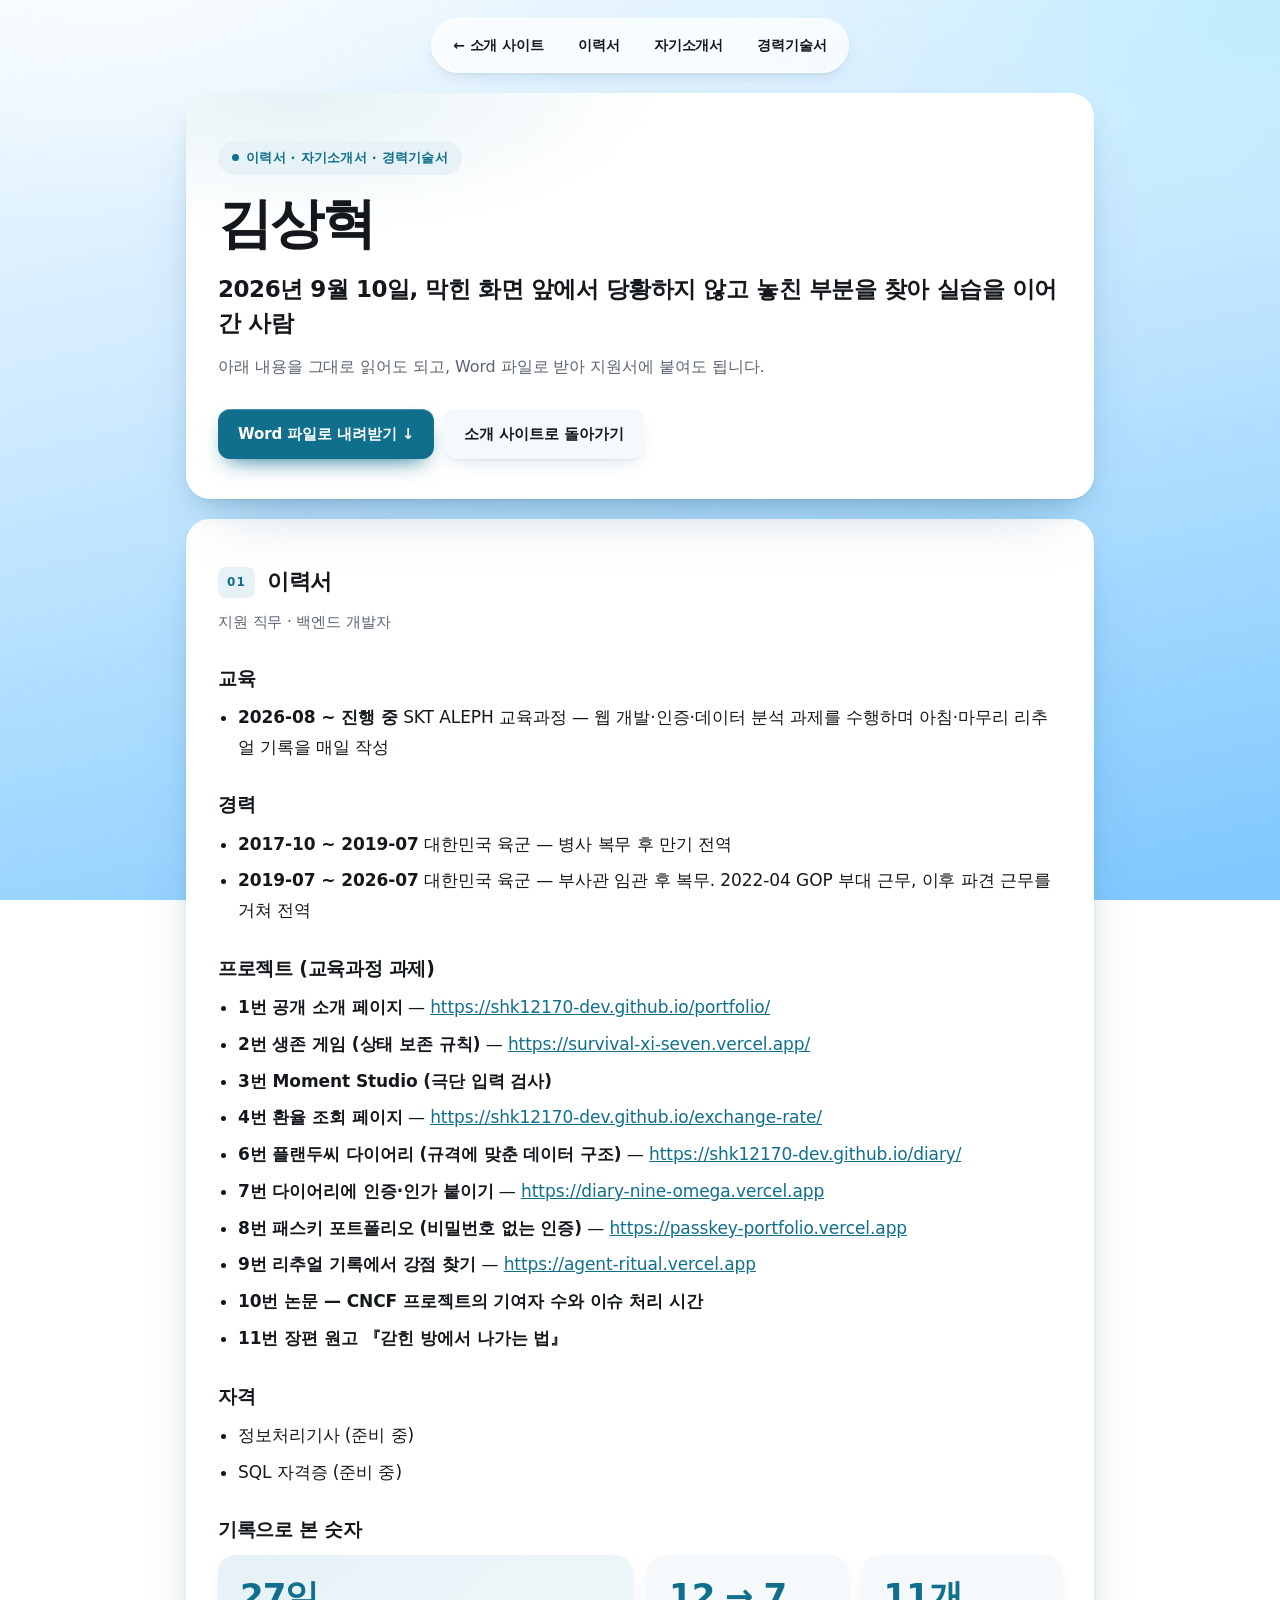
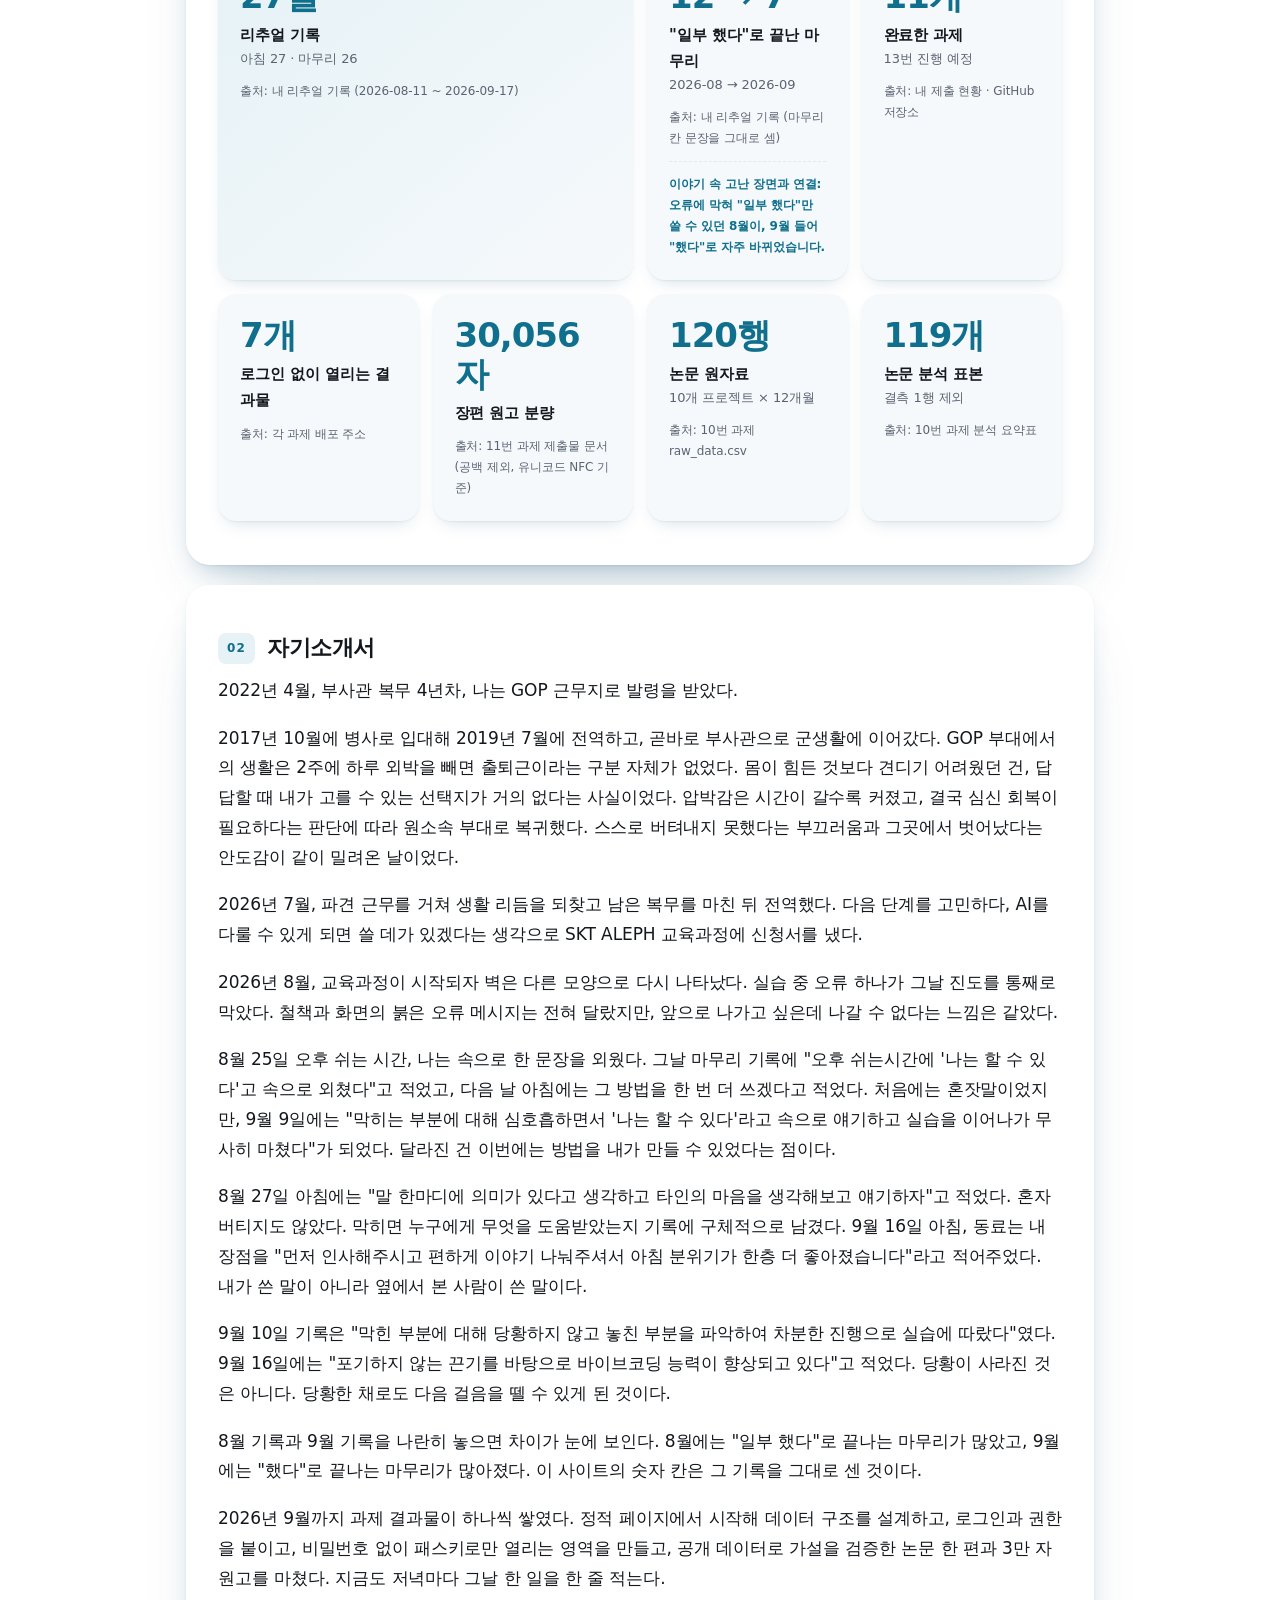
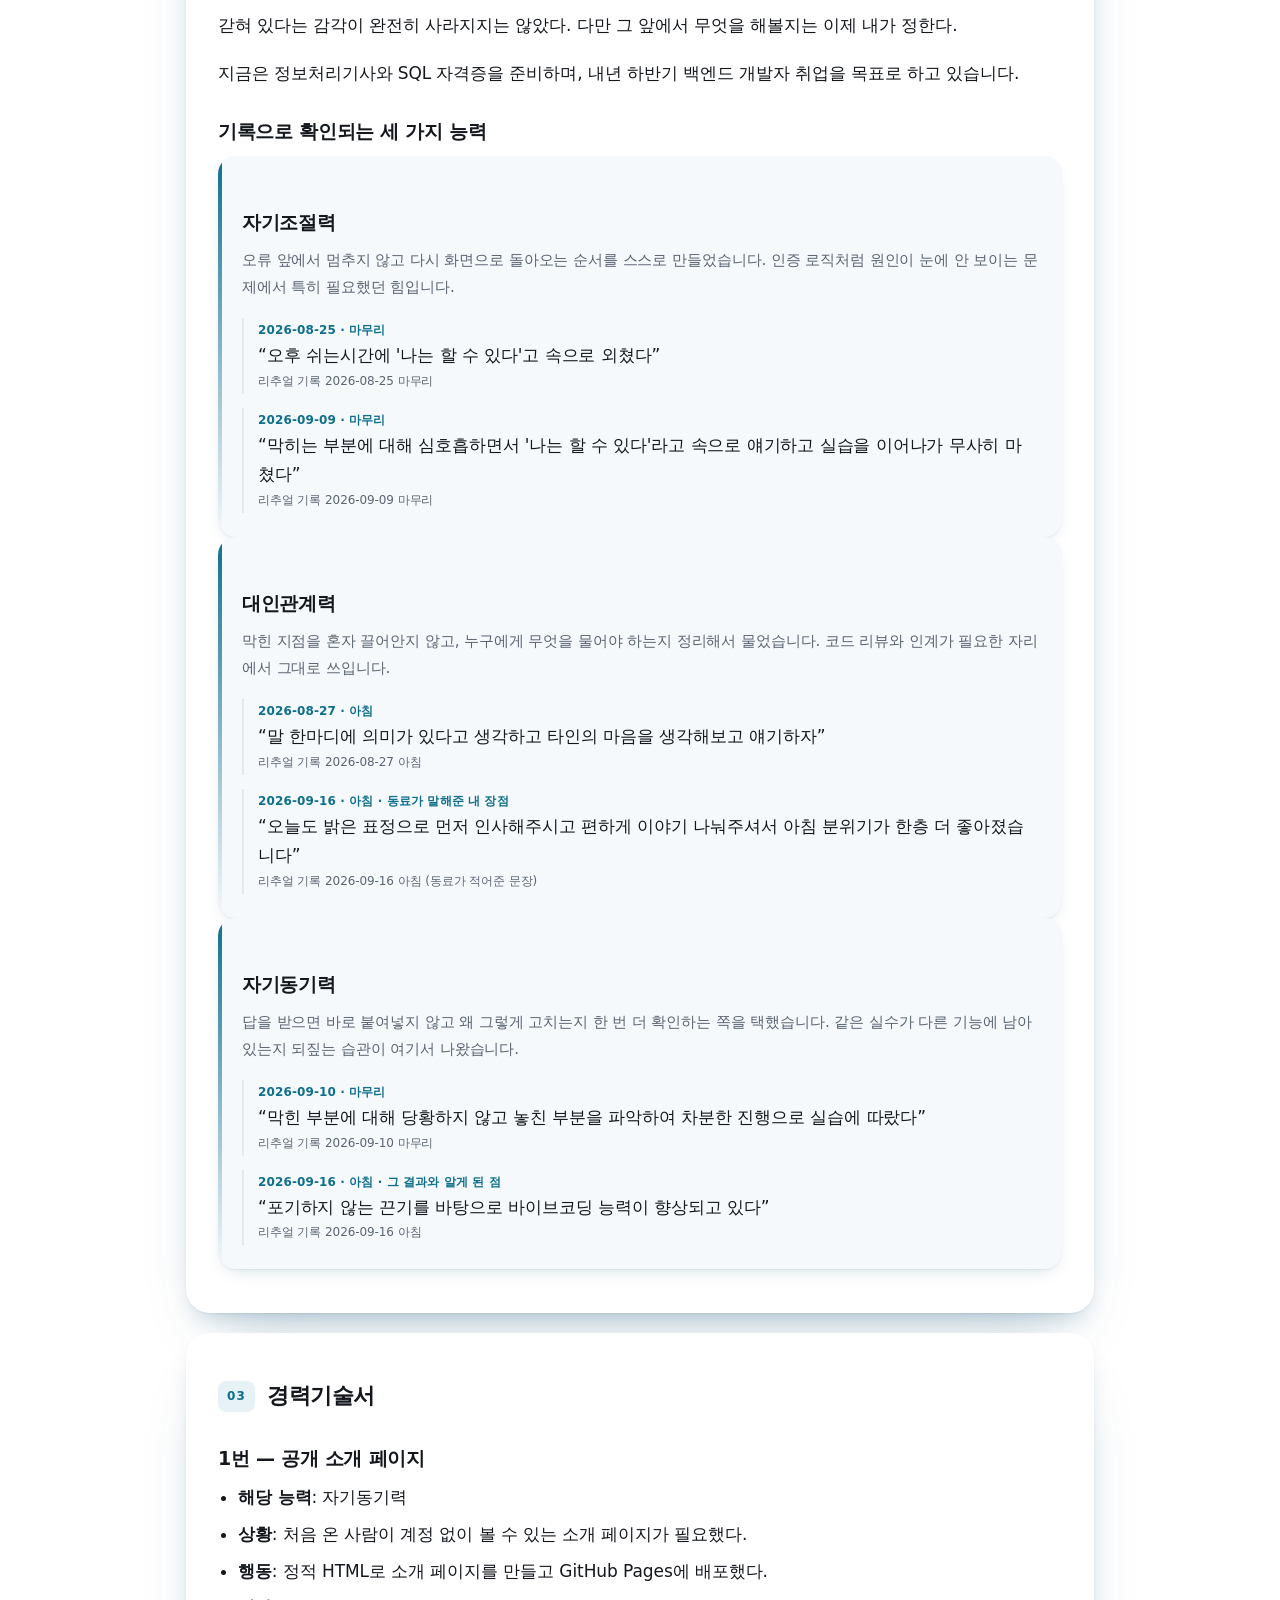
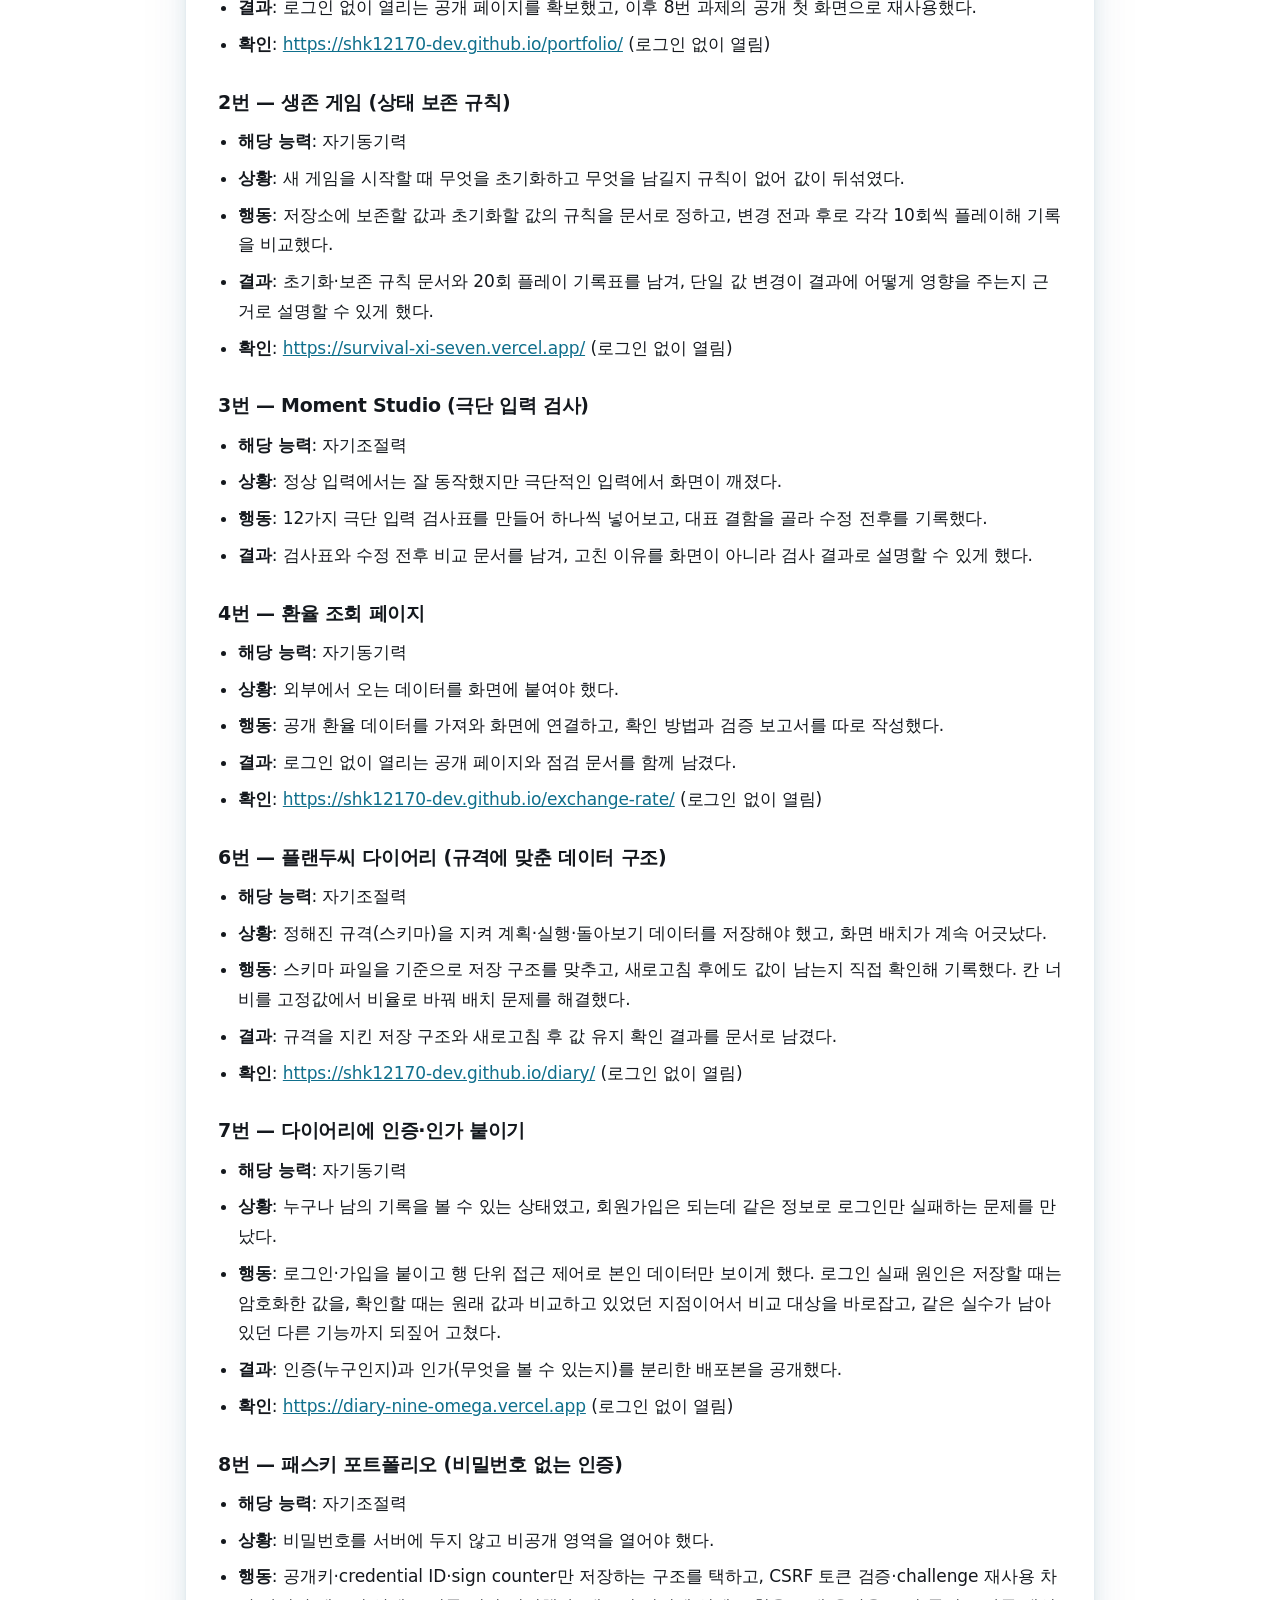
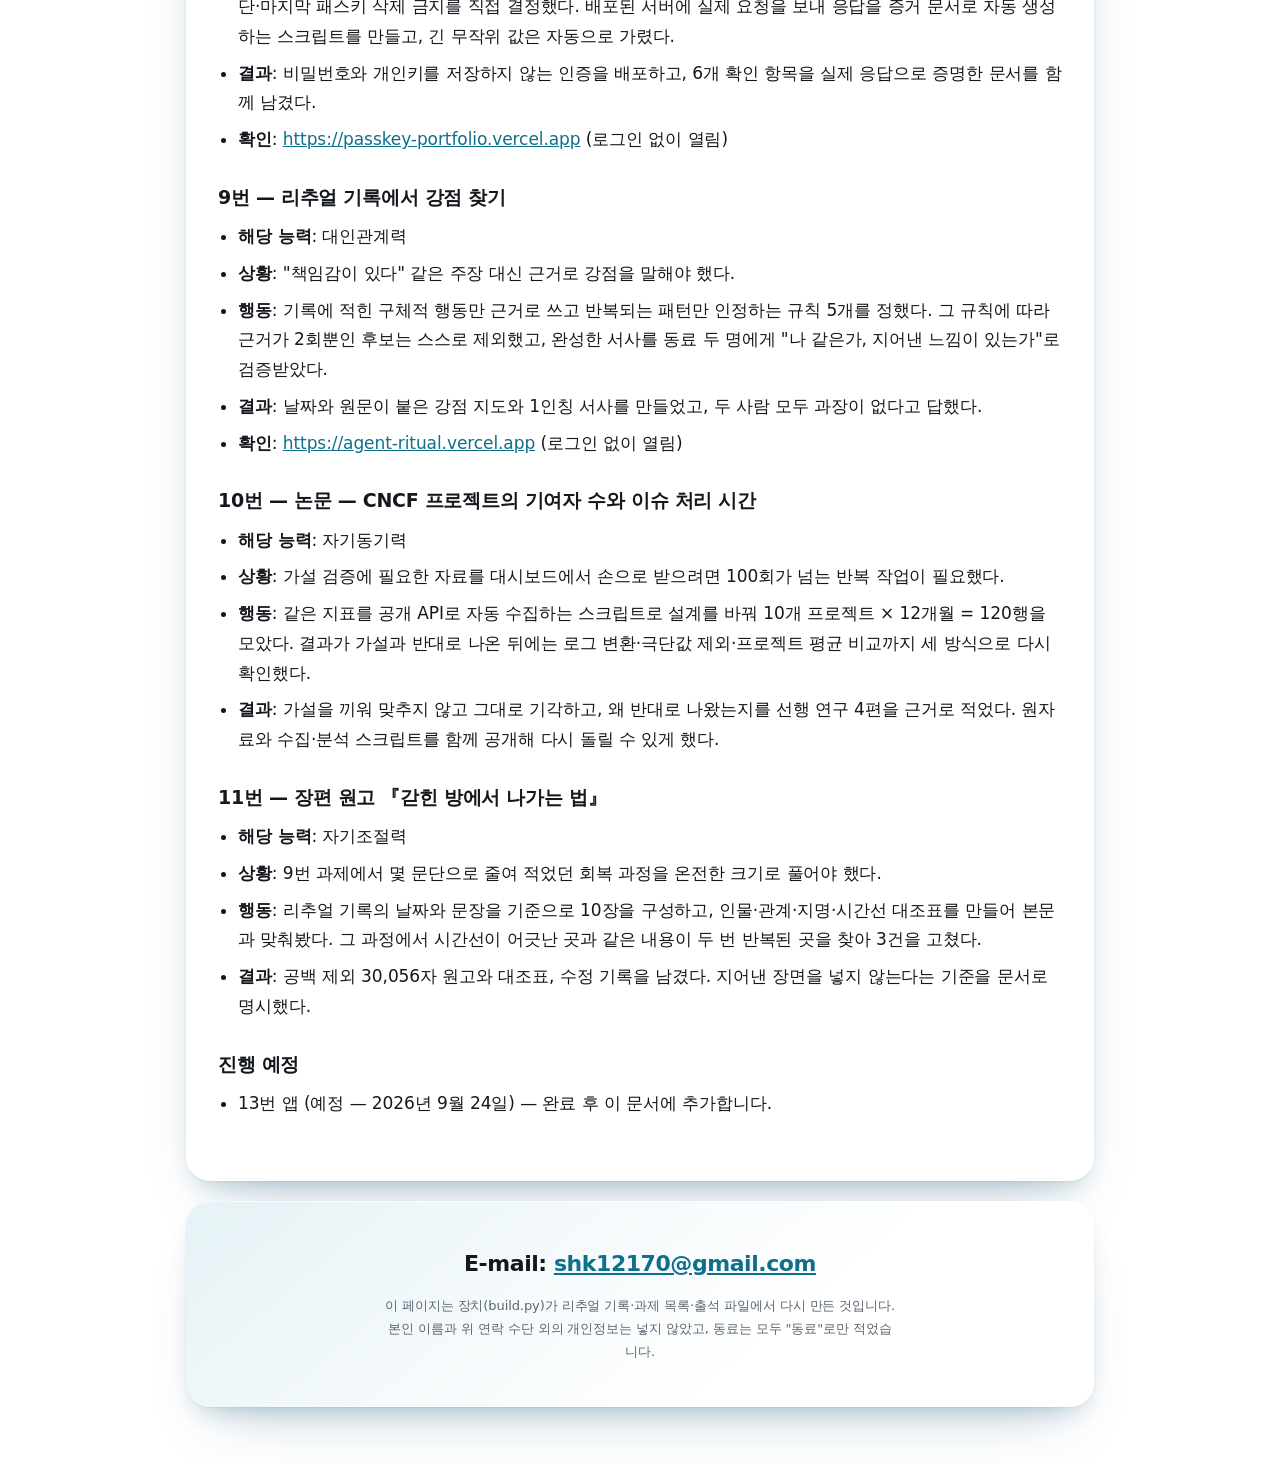
==== site-backend/이력서.html @ 7319fd0c "A과제1" ====
<!DOCTYPE html>
<html lang="ko">
<head>
<meta charset="utf-8">
<meta name="viewport" content="width=device-width, initial-scale=1">
<title>김상혁 — 이력서 · 자기소개서 · 경력기술서</title>
<meta name="description" content="김상혁의 이력서, 자기소개서, 경력기술서입니다.">
<link rel="stylesheet" href="자료/style.css">
</head>
<body>
<div class="shell">

<nav class="topnav">
  <a href="index.html">← 소개 사이트</a>
  <a href="#resume">이력서</a>
  <a href="#cover">자기소개서</a>
  <a href="#career">경력기술서</a>
</nav>

<header class="block hero">
  <div class="wrap">
    <span class="role">이력서 · 자기소개서 · 경력기술서</span>
    <h1>김상혁</h1>
    <p class="oneline">2026년 9월 10일, 막힌 화면 앞에서 당황하지 않고 놓친 부분을 찾아 실습을 이어간 사람</p>
    <p class="lede">아래 내용을 그대로 읽어도 되고, Word 파일로 받아 지원서에 붙여도 됩니다.</p>
    <div class="cta">
      <a class="btn-main" href="자료/김상혁_백엔드개발자_이력서_자기소개서_경력기술서.docx">Word 파일로 내려받기 ↓</a>
      <a class="btn-sub" href="index.html">소개 사이트로 돌아가기</a>
    </div>
  </div>
</header>

<section class="block" id="resume"><div class="wrap doc">
  <h2 data-no="01">이력서</h2>
  <p class="sub">지원 직무 · 백엔드 개발자</p>
  <h3>교육</h3>
  <ul>
    <li><strong>2026-08 ~ 진행 중</strong> SKT ALEPH 교육과정 — 웹 개발·인증·데이터 분석 과제를 수행하며 아침·마무리 리추얼 기록을 매일 작성</li>
  </ul>
  <h3>경력</h3>
  <ul>
    <li><strong>2017-10 ~ 2019-07</strong> 대한민국 육군 — 병사 복무 후 만기 전역</li>
    <li><strong>2019-07 ~ 2026-07</strong> 대한민국 육군 — 부사관 임관 후 복무. 2022-04 GOP 부대 근무, 이후 파견 근무를 거쳐 전역</li>
  </ul>
  <h3>프로젝트 (교육과정 과제)</h3>
  <ul>
    <li><strong>1번 공개 소개 페이지</strong> — <a href="https://shk12170-dev.github.io/portfolio/">https://shk12170-dev.github.io/portfolio/</a></li>
    <li><strong>2번 생존 게임 (상태 보존 규칙)</strong> — <a href="https://survival-xi-seven.vercel.app/">https://survival-xi-seven.vercel.app/</a></li>
    <li><strong>3번 Moment Studio (극단 입력 검사)</strong></li>
    <li><strong>4번 환율 조회 페이지</strong> — <a href="https://shk12170-dev.github.io/exchange-rate/">https://shk12170-dev.github.io/exchange-rate/</a></li>
    <li><strong>6번 플랜두씨 다이어리 (규격에 맞춘 데이터 구조)</strong> — <a href="https://shk12170-dev.github.io/diary/">https://shk12170-dev.github.io/diary/</a></li>
    <li><strong>7번 다이어리에 인증·인가 붙이기</strong> — <a href="https://diary-nine-omega.vercel.app">https://diary-nine-omega.vercel.app</a></li>
    <li><strong>8번 패스키 포트폴리오 (비밀번호 없는 인증)</strong> — <a href="https://passkey-portfolio.vercel.app">https://passkey-portfolio.vercel.app</a></li>
    <li><strong>9번 리추얼 기록에서 강점 찾기</strong> — <a href="https://agent-ritual.vercel.app">https://agent-ritual.vercel.app</a></li>
    <li><strong>10번 논문 — CNCF 프로젝트의 기여자 수와 이슈 처리 시간</strong></li>
    <li><strong>11번 장편 원고 『갇힌 방에서 나가는 법』</strong></li>
  </ul>
  <h3>자격</h3>
  <ul>
    <li>정보처리기사 (준비 중)</li>
    <li>SQL 자격증 (준비 중)</li>
  </ul>
  <h3>기록으로 본 숫자</h3>
  <div class="numbers">
    <div class="num"><span class="v">27일</span><span class="k">리추얼 기록</span><span class="b">아침 27 · 마무리 26</span><span class="s">출처: 내 리추얼 기록 (2026-08-11 ~ 2026-09-17)</span></div>
    <div class="num"><span class="v">12 → 7</span><span class="k">&quot;일부 했다&quot;로 끝난 마무리</span><span class="b">2026-08 → 2026-09</span><span class="s">출처: 내 리추얼 기록 (마무리 칸 문장을 그대로 셈)</span><span class="link">이야기 속 고난 장면과 연결: 오류에 막혀 &quot;일부 했다&quot;만 쓸 수 있던 8월이, 9월 들어 &quot;했다&quot;로 자주 바뀌었습니다.</span></div>
    <div class="num"><span class="v">11개</span><span class="k">완료한 과제</span><span class="b">13번 진행 예정</span><span class="s">출처: 내 제출 현황 · GitHub 저장소</span></div>
    <div class="num"><span class="v">7개</span><span class="k">로그인 없이 열리는 결과물</span><span class="s">출처: 각 과제 배포 주소</span></div>
    <div class="num"><span class="v">30,056자</span><span class="k">장편 원고 분량</span><span class="s">출처: 11번 과제 제출물 문서 (공백 제외, 유니코드 NFC 기준)</span></div>
    <div class="num"><span class="v">120행</span><span class="k">논문 원자료</span><span class="b">10개 프로젝트 × 12개월</span><span class="s">출처: 10번 과제 raw_data.csv</span></div>
    <div class="num"><span class="v">119개</span><span class="k">논문 분석 표본</span><span class="b">결측 1행 제외</span><span class="s">출처: 10번 과제 분석 요약표</span></div>
  </div>
</div></section>

<section class="block" id="cover"><div class="wrap doc">
  <h2 data-no="02">자기소개서</h2>
    <p>2022년 4월, 부사관 복무 4년차, 나는 GOP 근무지로 발령을 받았다.</p>
    <p>2017년 10월에 병사로 입대해 2019년 7월에 전역하고, 곧바로 부사관으로 군생활에 이어갔다. GOP 부대에서의 생활은 2주에 하루 외박을 빼면 출퇴근이라는 구분 자체가 없었다. 몸이 힘든 것보다 견디기 어려웠던 건, 답답할 때 내가 고를 수 있는 선택지가 거의 없다는 사실이었다. 압박감은 시간이 갈수록 커졌고, 결국 심신 회복이 필요하다는 판단에 따라 원소속 부대로 복귀했다. 스스로 버텨내지 못했다는 부끄러움과 그곳에서 벗어났다는 안도감이 같이 밀려온 날이었다.</p>
    <p>2026년 7월, 파견 근무를 거쳐 생활 리듬을 되찾고 남은 복무를 마친 뒤 전역했다. 다음 단계를 고민하다, AI를 다룰 수 있게 되면 쓸 데가 있겠다는 생각으로 SKT ALEPH 교육과정에 신청서를 냈다.</p>
    <p>2026년 8월, 교육과정이 시작되자 벽은 다른 모양으로 다시 나타났다. 실습 중 오류 하나가 그날 진도를 통째로 막았다. 철책과 화면의 붉은 오류 메시지는 전혀 달랐지만, 앞으로 나가고 싶은데 나갈 수 없다는 느낌은 같았다.</p>
    <p>8월 25일 오후 쉬는 시간, 나는 속으로 한 문장을 외웠다. 그날 마무리 기록에 &quot;오후 쉬는시간에 &#x27;나는 할 수 있다&#x27;고 속으로 외쳤다&quot;고 적었고, 다음 날 아침에는 그 방법을 한 번 더 쓰겠다고 적었다. 처음에는 혼잣말이었지만, 9월 9일에는 &quot;막히는 부분에 대해 심호흡하면서 &#x27;나는 할 수 있다&#x27;라고 속으로 얘기하고 실습을 이어나가 무사히 마쳤다&quot;가 되었다. 달라진 건 이번에는 방법을 내가 만들 수 있었다는 점이다.</p>
    <p>8월 27일 아침에는 &quot;말 한마디에 의미가 있다고 생각하고 타인의 마음을 생각해보고 얘기하자&quot;고 적었다. 혼자 버티지도 않았다. 막히면 누구에게 무엇을 도움받았는지 기록에 구체적으로 남겼다. 9월 16일 아침, 동료는 내 장점을 &quot;먼저 인사해주시고 편하게 이야기 나눠주셔서 아침 분위기가 한층 더 좋아졌습니다&quot;라고 적어주었다. 내가 쓴 말이 아니라 옆에서 본 사람이 쓴 말이다.</p>
    <p>9월 10일 기록은 &quot;막힌 부분에 대해 당황하지 않고 놓친 부분을 파악하여 차분한 진행으로 실습에 따랐다&quot;였다. 9월 16일에는 &quot;포기하지 않는 끈기를 바탕으로 바이브코딩 능력이 향상되고 있다&quot;고 적었다. 당황이 사라진 것은 아니다. 당황한 채로도 다음 걸음을 뗄 수 있게 된 것이다.</p>
    <p>8월 기록과 9월 기록을 나란히 놓으면 차이가 눈에 보인다. 8월에는 &quot;일부 했다&quot;로 끝나는 마무리가 많았고, 9월에는 &quot;했다&quot;로 끝나는 마무리가 많아졌다. 이 사이트의 숫자 칸은 그 기록을 그대로 센 것이다.</p>
    <p>2026년 9월까지 과제 결과물이 하나씩 쌓였다. 정적 페이지에서 시작해 데이터 구조를 설계하고, 로그인과 권한을 붙이고, 비밀번호 없이 패스키로만 열리는 영역을 만들고, 공개 데이터로 가설을 검증한 논문 한 편과 3만 자 원고를 마쳤다. 지금도 저녁마다 그날 한 일을 한 줄 적는다.</p>
    <p>갇혀 있다는 감각이 완전히 사라지지는 않았다. 다만 그 앞에서 무엇을 해볼지는 이제 내가 정한다.</p>
    <p>지금은 정보처리기사와 SQL 자격증을 준비하며, 내년 하반기 백엔드 개발자 취업을 목표로 하고 있습니다.</p>
  <h3>기록으로 확인되는 세 가지 능력</h3>
    <article class="ability">
      <h3>자기조절력</h3>
      <p class="note">오류 앞에서 멈추지 않고 다시 화면으로 돌아오는 순서를 스스로 만들었습니다. 인증 로직처럼 원인이 눈에 안 보이는 문제에서 특히 필요했던 힘입니다.</p>
      <blockquote class="quote"><span class="when">2026-08-25 · 마무리</span><span class="text">“오후 쉬는시간에 &#x27;나는 할 수 있다&#x27;고 속으로 외쳤다”</span><span class="src">리추얼 기록 2026-08-25 마무리</span></blockquote>
      <blockquote class="quote"><span class="when">2026-09-09 · 마무리</span><span class="text">“막히는 부분에 대해 심호흡하면서 &#x27;나는 할 수 있다&#x27;라고 속으로 얘기하고 실습을 이어나가 무사히 마쳤다”</span><span class="src">리추얼 기록 2026-09-09 마무리</span></blockquote>
    </article>
    <article class="ability">
      <h3>대인관계력</h3>
      <p class="note">막힌 지점을 혼자 끌어안지 않고, 누구에게 무엇을 물어야 하는지 정리해서 물었습니다. 코드 리뷰와 인계가 필요한 자리에서 그대로 쓰입니다.</p>
      <blockquote class="quote"><span class="when">2026-08-27 · 아침</span><span class="text">“말 한마디에 의미가 있다고 생각하고 타인의 마음을 생각해보고 얘기하자”</span><span class="src">리추얼 기록 2026-08-27 아침</span></blockquote>
      <blockquote class="quote"><span class="when">2026-09-16 · 아침 · 동료가 말해준 내 장점</span><span class="text">“오늘도 밝은 표정으로 먼저 인사해주시고 편하게 이야기 나눠주셔서 아침 분위기가 한층 더 좋아졌습니다”</span><span class="src">리추얼 기록 2026-09-16 아침 (동료가 적어준 문장)</span></blockquote>
    </article>
    <article class="ability">
      <h3>자기동기력</h3>
      <p class="note">답을 받으면 바로 붙여넣지 않고 왜 그렇게 고치는지 한 번 더 확인하는 쪽을 택했습니다. 같은 실수가 다른 기능에 남아 있는지 되짚는 습관이 여기서 나왔습니다.</p>
      <blockquote class="quote"><span class="when">2026-09-10 · 마무리</span><span class="text">“막힌 부분에 대해 당황하지 않고 놓친 부분을 파악하여 차분한 진행으로 실습에 따랐다”</span><span class="src">리추얼 기록 2026-09-10 마무리</span></blockquote>
      <blockquote class="quote"><span class="when">2026-09-16 · 아침 · 그 결과와 알게 된 점</span><span class="text">“포기하지 않는 끈기를 바탕으로 바이브코딩 능력이 향상되고 있다”</span><span class="src">리추얼 기록 2026-09-16 아침</span></blockquote>
    </article>
</div></section>

<section class="block" id="career"><div class="wrap doc">
  <h2 data-no="03">경력기술서</h2>
  <h3>1번 — 공개 소개 페이지</h3>
  <ul>
    <li><strong>해당 능력</strong>: 자기동기력</li>
    <li><strong>상황</strong>: 처음 온 사람이 계정 없이 볼 수 있는 소개 페이지가 필요했다.</li>
    <li><strong>행동</strong>: 정적 HTML로 소개 페이지를 만들고 GitHub Pages에 배포했다.</li>
    <li><strong>결과</strong>: 로그인 없이 열리는 공개 페이지를 확보했고, 이후 8번 과제의 공개 첫 화면으로 재사용했다.</li>
    <li><strong>확인</strong>: <a href="https://shk12170-dev.github.io/portfolio/">https://shk12170-dev.github.io/portfolio/</a> (로그인 없이 열림)</li>
  </ul>
  <h3>2번 — 생존 게임 (상태 보존 규칙)</h3>
  <ul>
    <li><strong>해당 능력</strong>: 자기동기력</li>
    <li><strong>상황</strong>: 새 게임을 시작할 때 무엇을 초기화하고 무엇을 남길지 규칙이 없어 값이 뒤섞였다.</li>
    <li><strong>행동</strong>: 저장소에 보존할 값과 초기화할 값의 규칙을 문서로 정하고, 변경 전과 후로 각각 10회씩 플레이해 기록을 비교했다.</li>
    <li><strong>결과</strong>: 초기화·보존 규칙 문서와 20회 플레이 기록표를 남겨, 단일 값 변경이 결과에 어떻게 영향을 주는지 근거로 설명할 수 있게 했다.</li>
    <li><strong>확인</strong>: <a href="https://survival-xi-seven.vercel.app/">https://survival-xi-seven.vercel.app/</a> (로그인 없이 열림)</li>
  </ul>
  <h3>3번 — Moment Studio (극단 입력 검사)</h3>
  <ul>
    <li><strong>해당 능력</strong>: 자기조절력</li>
    <li><strong>상황</strong>: 정상 입력에서는 잘 동작했지만 극단적인 입력에서 화면이 깨졌다.</li>
    <li><strong>행동</strong>: 12가지 극단 입력 검사표를 만들어 하나씩 넣어보고, 대표 결함을 골라 수정 전후를 기록했다.</li>
    <li><strong>결과</strong>: 검사표와 수정 전후 비교 문서를 남겨, 고친 이유를 화면이 아니라 검사 결과로 설명할 수 있게 했다.</li>
  </ul>
  <h3>4번 — 환율 조회 페이지</h3>
  <ul>
    <li><strong>해당 능력</strong>: 자기동기력</li>
    <li><strong>상황</strong>: 외부에서 오는 데이터를 화면에 붙여야 했다.</li>
    <li><strong>행동</strong>: 공개 환율 데이터를 가져와 화면에 연결하고, 확인 방법과 검증 보고서를 따로 작성했다.</li>
    <li><strong>결과</strong>: 로그인 없이 열리는 공개 페이지와 점검 문서를 함께 남겼다.</li>
    <li><strong>확인</strong>: <a href="https://shk12170-dev.github.io/exchange-rate/">https://shk12170-dev.github.io/exchange-rate/</a> (로그인 없이 열림)</li>
  </ul>
  <h3>6번 — 플랜두씨 다이어리 (규격에 맞춘 데이터 구조)</h3>
  <ul>
    <li><strong>해당 능력</strong>: 자기조절력</li>
    <li><strong>상황</strong>: 정해진 규격(스키마)을 지켜 계획·실행·돌아보기 데이터를 저장해야 했고, 화면 배치가 계속 어긋났다.</li>
    <li><strong>행동</strong>: 스키마 파일을 기준으로 저장 구조를 맞추고, 새로고침 후에도 값이 남는지 직접 확인해 기록했다. 칸 너비를 고정값에서 비율로 바꿔 배치 문제를 해결했다.</li>
    <li><strong>결과</strong>: 규격을 지킨 저장 구조와 새로고침 후 값 유지 확인 결과를 문서로 남겼다.</li>
    <li><strong>확인</strong>: <a href="https://shk12170-dev.github.io/diary/">https://shk12170-dev.github.io/diary/</a> (로그인 없이 열림)</li>
  </ul>
  <h3>7번 — 다이어리에 인증·인가 붙이기</h3>
  <ul>
    <li><strong>해당 능력</strong>: 자기동기력</li>
    <li><strong>상황</strong>: 누구나 남의 기록을 볼 수 있는 상태였고, 회원가입은 되는데 같은 정보로 로그인만 실패하는 문제를 만났다.</li>
    <li><strong>행동</strong>: 로그인·가입을 붙이고 행 단위 접근 제어로 본인 데이터만 보이게 했다. 로그인 실패 원인은 저장할 때는 암호화한 값을, 확인할 때는 원래 값과 비교하고 있었던 지점이어서 비교 대상을 바로잡고, 같은 실수가 남아 있던 다른 기능까지 되짚어 고쳤다.</li>
    <li><strong>결과</strong>: 인증(누구인지)과 인가(무엇을 볼 수 있는지)를 분리한 배포본을 공개했다.</li>
    <li><strong>확인</strong>: <a href="https://diary-nine-omega.vercel.app">https://diary-nine-omega.vercel.app</a> (로그인 없이 열림)</li>
  </ul>
  <h3>8번 — 패스키 포트폴리오 (비밀번호 없는 인증)</h3>
  <ul>
    <li><strong>해당 능력</strong>: 자기조절력</li>
    <li><strong>상황</strong>: 비밀번호를 서버에 두지 않고 비공개 영역을 열어야 했다.</li>
    <li><strong>행동</strong>: 공개키·credential ID·sign counter만 저장하는 구조를 택하고, CSRF 토큰 검증·challenge 재사용 차단·마지막 패스키 삭제 금지를 직접 결정했다. 배포된 서버에 실제 요청을 보내 응답을 증거 문서로 자동 생성하는 스크립트를 만들고, 긴 무작위 값은 자동으로 가렸다.</li>
    <li><strong>결과</strong>: 비밀번호와 개인키를 저장하지 않는 인증을 배포하고, 6개 확인 항목을 실제 응답으로 증명한 문서를 함께 남겼다.</li>
    <li><strong>확인</strong>: <a href="https://passkey-portfolio.vercel.app">https://passkey-portfolio.vercel.app</a> (로그인 없이 열림)</li>
  </ul>
  <h3>9번 — 리추얼 기록에서 강점 찾기</h3>
  <ul>
    <li><strong>해당 능력</strong>: 대인관계력</li>
    <li><strong>상황</strong>: &quot;책임감이 있다&quot; 같은 주장 대신 근거로 강점을 말해야 했다.</li>
    <li><strong>행동</strong>: 기록에 적힌 구체적 행동만 근거로 쓰고 반복되는 패턴만 인정하는 규칙 5개를 정했다. 그 규칙에 따라 근거가 2회뿐인 후보는 스스로 제외했고, 완성한 서사를 동료 두 명에게 &quot;나 같은가, 지어낸 느낌이 있는가&quot;로 검증받았다.</li>
    <li><strong>결과</strong>: 날짜와 원문이 붙은 강점 지도와 1인칭 서사를 만들었고, 두 사람 모두 과장이 없다고 답했다.</li>
    <li><strong>확인</strong>: <a href="https://agent-ritual.vercel.app">https://agent-ritual.vercel.app</a> (로그인 없이 열림)</li>
  </ul>
  <h3>10번 — 논문 — CNCF 프로젝트의 기여자 수와 이슈 처리 시간</h3>
  <ul>
    <li><strong>해당 능력</strong>: 자기동기력</li>
    <li><strong>상황</strong>: 가설 검증에 필요한 자료를 대시보드에서 손으로 받으려면 100회가 넘는 반복 작업이 필요했다.</li>
    <li><strong>행동</strong>: 같은 지표를 공개 API로 자동 수집하는 스크립트로 설계를 바꿔 10개 프로젝트 × 12개월 = 120행을 모았다. 결과가 가설과 반대로 나온 뒤에는 로그 변환·극단값 제외·프로젝트 평균 비교까지 세 방식으로 다시 확인했다.</li>
    <li><strong>결과</strong>: 가설을 끼워 맞추지 않고 그대로 기각하고, 왜 반대로 나왔는지를 선행 연구 4편을 근거로 적었다. 원자료와 수집·분석 스크립트를 함께 공개해 다시 돌릴 수 있게 했다.</li>
  </ul>
  <h3>11번 — 장편 원고 『갇힌 방에서 나가는 법』</h3>
  <ul>
    <li><strong>해당 능력</strong>: 자기조절력</li>
    <li><strong>상황</strong>: 9번 과제에서 몇 문단으로 줄여 적었던 회복 과정을 온전한 크기로 풀어야 했다.</li>
    <li><strong>행동</strong>: 리추얼 기록의 날짜와 문장을 기준으로 10장을 구성하고, 인물·관계·지명·시간선 대조표를 만들어 본문과 맞춰봤다. 그 과정에서 시간선이 어긋난 곳과 같은 내용이 두 번 반복된 곳을 찾아 3건을 고쳤다.</li>
    <li><strong>결과</strong>: 공백 제외 30,056자 원고와 대조표, 수정 기록을 남겼다. 지어낸 장면을 넣지 않는다는 기준을 문서로 명시했다.</li>
  </ul>
  <h3>진행 예정</h3>
  <ul>
    <li>13번 앱 (예정 — 2026년 9월 24일) — 완료 후 이 문서에 추가합니다.</li>
  </ul>
</div></section>

<footer class="block"><div class="wrap">
  <p class="contact">E-mail: <a href="mailto:shk12170@gmail.com">shk12170@gmail.com</a></p>
  <p class="meta">이 페이지는 장치(build.py)가 리추얼 기록·과제 목록·출석 파일에서 다시 만든 것입니다. 본인 이름과 위 연락 수단 외의 개인정보는 넣지 않았고, 동료는 모두 "동료"로만 적었습니다.</p>
</div></footer>

</div>
</body>
</html>
---- site-backend/자료/style.css ----
:root {
    --bg: #ffffff;
    --fg: #14181d;
    --muted: #5b6472;
    --line: #e4e9ef;
    --card: #f6f9fc;
    --accent: #0f6f8c;
    --accent-soft: #e6f2f6;
    --backdrop:
      radial-gradient(900px 500px at 8% -6%, rgba(255,255,255,.75), transparent 60%),
      radial-gradient(760px 460px at 98% 2%, rgba(186,236,255,.8), transparent 58%),
      radial-gradient(680px 520px at 50% 108%, rgba(255,255,255,.55), transparent 60%),
      linear-gradient(168deg, #eef8ff 0%, #d6edff 30%, #aadcff 64%, #7ec7ff 100%);
    --shadow-block:
      0 1px 2px rgba(12,74,110,.07),
      0 12px 26px -12px rgba(12,74,110,.28),
      0 34px 64px -32px rgba(12,74,110,.28);
    --shadow-tile: 0 1px 2px rgba(12,74,110,.06), 0 8px 18px -8px rgba(12,74,110,.2);
    --shadow-tile-hover: 0 2px 6px rgba(12,74,110,.1), 0 16px 30px -10px rgba(12,74,110,.28);
    --edge-top: rgba(255,255,255,.7);
    --glass: rgba(255,255,255,.72);
  }
  @media (prefers-color-scheme: dark) {
    :root {
      --bg: #161a20;
      --fg: #eef1f5;
      --muted: #9aa5b4;
      --line: #2a313a;
      --card: #1e242c;
      --accent: #5fc3e4;
      --accent-soft: #212932;
      --backdrop:
        radial-gradient(900px 500px at 8% -6%, rgba(80,140,185,.28), transparent 60%),
        radial-gradient(760px 460px at 98% 2%, rgba(52,102,145,.38), transparent 58%),
        linear-gradient(168deg, #090f17 0%, #0c1c2b 34%, #0f2841 70%, #11324f 100%);
      --shadow-block: 0 1px 2px rgba(0,0,0,.45), 0 16px 34px -14px rgba(0,0,0,.6), 0 36px 70px -34px rgba(0,0,0,.65);
      --shadow-tile: 0 1px 2px rgba(0,0,0,.35), 0 8px 18px -8px rgba(0,0,0,.45);
      --shadow-tile-hover: 0 2px 6px rgba(0,0,0,.4), 0 16px 30px -10px rgba(0,0,0,.55);
      --edge-top: rgba(255,255,255,.07);
      --glass: rgba(24,30,38,.72);
    }
  }
  * { box-sizing: border-box; }
  html { -webkit-text-size-adjust: 100%; scroll-behavior: smooth; }
  body {
    margin: 0;
    min-height: 100vh;
    background: var(--backdrop);
    background-attachment: fixed;
    color: var(--fg);
    font-family: "Pretendard", -apple-system, BlinkMacSystemFont, "Segoe UI",
      "Malgun Gothic", "Apple SD Gothic Neo", system-ui, sans-serif;
    line-height: 1.75;
    font-size: 17px;
    letter-spacing: -.005em;
  }
  a { color: var(--accent); }
  .shell { max-width: 940px; margin: 0 auto; padding: 18px 16px 56px; }

  /* 떠 있는 알약 내비게이션 */
  .topnav {
    position: sticky; top: 12px; z-index: 20;
    display: flex; gap: 6px; flex-wrap: wrap; justify-content: center;
    margin: 0 auto 20px; padding: 7px;
    width: fit-content; max-width: 100%;
    background: var(--glass);
    -webkit-backdrop-filter: blur(14px); backdrop-filter: blur(14px);
    border: 1px solid var(--edge-top);
    border-radius: 999px;
    box-shadow: var(--shadow-tile);
  }
  .topnav a {
    font-size: 14px; font-weight: 600; text-decoration: none; color: var(--fg);
    padding: 7px 14px; border-radius: 999px; white-space: nowrap;
    transition: background .15s ease, color .15s ease;
  }
  .topnav a:hover { background: var(--accent-soft); color: var(--accent); }
  .topnav a.now { background: var(--accent); color: #fff; }

  .block {
    background: var(--bg);
    border-radius: 24px;
    box-shadow: var(--shadow-block), inset 0 1px 0 var(--edge-top);
    margin-bottom: 20px;
    overflow: hidden;
  }
  .block:last-child { margin-bottom: 0; }
  .wrap { padding: 0 32px; }

  /* 첫 화면 */
  header.hero { position: relative; }
  header.hero::before {
    content: ""; position: absolute; inset: 0 0 auto; height: 220px;
    background: radial-gradient(520px 200px at 12% 0%, var(--accent-soft), transparent 70%);
    pointer-events: none;
  }
  header.hero .wrap { position: relative; padding-top: 48px; padding-bottom: 40px; }
  .role {
    display: inline-flex; align-items: center; gap: 7px;
    font-size: 13px; font-weight: 700; letter-spacing: .02em;
    color: var(--accent); background: var(--accent-soft);
    border-radius: 999px; padding: 6px 14px; margin-bottom: 20px;
  }
  .role::before { content: ""; width: 7px; height: 7px; border-radius: 50%; background: var(--accent); }
  h1 {
    font-size: 54px; line-height: 1.08; margin: 0 0 18px;
    letter-spacing: -.035em; font-weight: 800;
  }
  .oneline { font-size: 23px; line-height: 1.5; margin: 0 0 12px; font-weight: 700; letter-spacing: -.02em; }
  .oneline-src { font-size: 13px; color: var(--muted); margin: 0 0 24px; }
  .lede { color: var(--muted); margin: 0 0 28px; font-size: 16px; max-width: 62ch; }

  /* 첫 화면 행동 단추 */
  .cta { display: flex; flex-wrap: wrap; gap: 10px; align-items: center; }
  a.btn-main, a.btn-sub {
    display: inline-flex; align-items: center; gap: 8px;
    font-size: 15px; font-weight: 700; text-decoration: none;
    border-radius: 12px; padding: 12px 20px;
    transition: transform .15s ease, box-shadow .15s ease, background .15s ease;
  }
  a.btn-main {
    color: #fff; background: var(--accent);
    box-shadow: 0 10px 22px -10px var(--accent), inset 0 1px 0 rgba(255,255,255,.25);
  }
  a.btn-main:hover { transform: translateY(-2px); box-shadow: 0 16px 30px -12px var(--accent); }
  a.btn-sub { color: var(--fg); background: var(--card); box-shadow: var(--shadow-tile); }
  a.btn-sub:hover { transform: translateY(-2px); box-shadow: var(--shadow-tile-hover); color: var(--accent); }
  .hero-meta { display: flex; flex-wrap: wrap; gap: 8px; margin-top: 22px; }
  .hero-meta span, .hero-meta a {
    font-size: 13px; color: var(--muted); background: var(--card);
    border-radius: 999px; padding: 6px 13px; text-decoration: none;
  }

  /* 섹션 머리 */
  section.block .wrap { padding-top: 44px; padding-bottom: 44px; }
  h2 {
    display: flex; align-items: center; gap: 12px;
    font-size: 22px; font-weight: 800; letter-spacing: -.02em;
    color: var(--fg); margin: 0 0 8px;
  }
  h2::before {
    content: attr(data-no);
    font-size: 12px; font-weight: 800; letter-spacing: .1em; color: var(--accent);
    background: var(--accent-soft); border-radius: 8px; padding: 5px 9px;
  }
  .sec-sub { color: var(--muted); font-size: 15px; margin: 0 0 26px; }
  h3 { font-size: 19px; margin: 0 0 8px; letter-spacing: -.015em; }
  p { margin: 0 0 18px; }

  /* 이야기 */
  .story p:first-of-type {
    font-size: 21px; font-weight: 700; line-height: 1.55; letter-spacing: -.02em;
    padding-left: 18px; border-left: 4px solid var(--accent); margin-bottom: 24px;
  }
  .story p { max-width: 68ch; }

  /* 능력 카드 */
  .abilities { display: grid; gap: 14px; }
  .ability {
    background: var(--card); box-shadow: var(--shadow-tile);
    border-radius: 18px; padding: 24px; position: relative; overflow: hidden;
    transition: box-shadow .18s ease, transform .18s ease;
  }
  .ability::before {
    content: ""; position: absolute; left: 0; top: 0; bottom: 0; width: 4px;
    background: linear-gradient(180deg, var(--accent), transparent);
  }
  .ability:hover { box-shadow: var(--shadow-tile-hover); transform: translateY(-2px); }
  .ability h3 { display: flex; align-items: baseline; gap: 10px; flex-wrap: wrap; }
  .ability .note { color: var(--muted); margin: 0 0 18px; font-size: 15px; }
  .quote { border-left: 2px solid var(--line); padding: 2px 0 2px 14px; margin: 0 0 14px; }
  .quote:last-child { margin-bottom: 0; }
  .quote .when { font-size: 12px; color: var(--accent); font-weight: 700; display: block; letter-spacing: .01em; }
  .quote .text { display: block; }
  .quote .src { font-size: 12px; color: var(--muted); display: block; }

  /* 숫자 벤토 */
  .numbers { display: grid; grid-template-columns: repeat(auto-fit, minmax(190px, 1fr)); gap: 14px; }
  .num {
    background: var(--card); box-shadow: var(--shadow-tile);
    border-radius: 18px; padding: 22px; min-width: 0; overflow-wrap: break-word;
    transition: box-shadow .18s ease, transform .18s ease;
  }
  .num:first-child { grid-column: span 2; background: linear-gradient(140deg, var(--accent-soft), var(--card)); }
  .num:hover { box-shadow: var(--shadow-tile-hover); transform: translateY(-2px); }
  .num .v { font-size: 34px; font-weight: 800; letter-spacing: -.03em; display: block; color: var(--accent); line-height: 1.15; }
  .num .k { font-size: 15px; display: block; margin-top: 6px; font-weight: 700; }
  .num .b { font-size: 13px; color: var(--muted); display: block; }
  .num .s { font-size: 12px; color: var(--muted); display: block; margin-top: 10px; }
  .num .link {
    font-size: 12px; color: var(--accent); display: block; margin-top: 12px;
    padding-top: 12px; border-top: 1px dashed var(--line); font-weight: 700;
  }
  .numbers-note { color: var(--muted); font-size: 14px; margin: 22px 0 0; }

  /* 동료가 적어 준 말 */
  .peers { display: grid; grid-template-columns: repeat(auto-fit, minmax(260px, 1fr)); gap: 14px; }
  .peer {
    background: var(--card); box-shadow: var(--shadow-tile);
    border-radius: 18px; padding: 22px; position: relative;
    transition: box-shadow .18s ease, transform .18s ease;
  }
  .peer:hover { box-shadow: var(--shadow-tile-hover); transform: translateY(-2px); }
  .peer .q { display: block; font-size: 16px; line-height: 1.7; }
  .peer .m { display: block; font-size: 12px; color: var(--muted); margin-top: 12px; }
  .peer .tag {
    display: inline-block; font-size: 11px; font-weight: 800; letter-spacing: .04em;
    color: var(--accent); background: var(--accent-soft);
    border-radius: 999px; padding: 4px 11px; margin-bottom: 12px;
  }
  .peers-note { color: var(--muted); font-size: 14px; margin: 22px 0 0; }

  /* 대표작 */
  .works { display: grid; gap: 14px; }
  .work {
    background: var(--card); box-shadow: var(--shadow-tile);
    border-radius: 18px; padding: 24px;
    transition: box-shadow .18s ease, transform .18s ease;
  }
  .work:hover { box-shadow: var(--shadow-tile-hover); transform: translateY(-2px); }
  .work .no {
    display: inline-block; font-size: 12px; font-weight: 800; letter-spacing: .04em;
    color: var(--accent); background: var(--accent-soft);
    border-radius: 999px; padding: 4px 11px; margin-bottom: 10px;
  }
  .work p { margin: 10px 0 18px; color: var(--muted); }
  .work a.btn {
    display: inline-block; font-size: 14px; text-decoration: none; font-weight: 700;
    background: var(--accent); color: #fff;
    box-shadow: 0 8px 18px -8px var(--accent);
    border-radius: 10px; padding: 10px 18px;
    transition: transform .15s ease, box-shadow .15s ease;
  }
  .work a.btn:hover { transform: translateY(-2px); box-shadow: 0 14px 26px -10px var(--accent); }
  .work.pending { background: transparent; box-shadow: none; border: 1.5px dashed var(--line); }
  .work.pending:hover { transform: none; box-shadow: none; }
  .work.pending .badge { font-size: 14px; color: var(--muted); }

  /* 과제 기록 */
  table.tasks { width: 100%; border-collapse: separate; border-spacing: 0; font-size: 15px; }
  table.tasks th, table.tasks td { text-align: left; padding: 14px 12px; border-bottom: 1px solid var(--line); vertical-align: top; }
  table.tasks th { font-size: 12px; color: var(--muted); font-weight: 700; letter-spacing: .06em; text-transform: uppercase; }
  table.tasks tbody tr:last-child td { border-bottom: none; }
  table.tasks tbody tr { transition: background .15s ease; }
  table.tasks tbody tr:hover { background: var(--card); }
  table.tasks td.n { color: var(--muted); white-space: nowrap; font-variant-numeric: tabular-nums; }

  /* 맺음 */
  footer.block { background: linear-gradient(140deg, var(--accent-soft), var(--bg) 65%); }
  footer.block .wrap { padding: 44px 32px; text-align: center; }
  footer .contact { font-size: 22px; margin: 0 0 12px; font-weight: 800; letter-spacing: -.02em; }
  footer .meta { color: var(--muted); font-size: 13px; margin: 0; max-width: 62ch; margin-inline: auto; }

  /* 이력서 페이지 */
  .doc h3 { margin-top: 26px; }
  .doc ul { margin: 0 0 18px; padding-left: 20px; }
  .doc li { margin-bottom: 7px; }
  .doc .sub { color: var(--muted); font-size: 15px; margin: 0 0 20px; }

  @media (max-width: 720px) {
    .shell { padding: 12px 12px 40px; }
    .block { border-radius: 18px; margin-bottom: 14px; }
    .wrap { padding: 0 20px; }
    header.hero .wrap { padding-top: 34px; padding-bottom: 30px; }
    section.block .wrap { padding-top: 32px; padding-bottom: 32px; }
    footer.block .wrap { padding: 34px 20px; }
    h1 { font-size: 36px; }
    .oneline { font-size: 19px; }
    h2 { font-size: 19px; }
    body { font-size: 16px; }
    .topnav { gap: 4px; padding: 6px; }
    .topnav a { padding: 6px 11px; font-size: 13px; }
    .num:first-child { grid-column: span 1; }
    a.btn-main, a.btn-sub { width: 100%; justify-content: center; }
  }
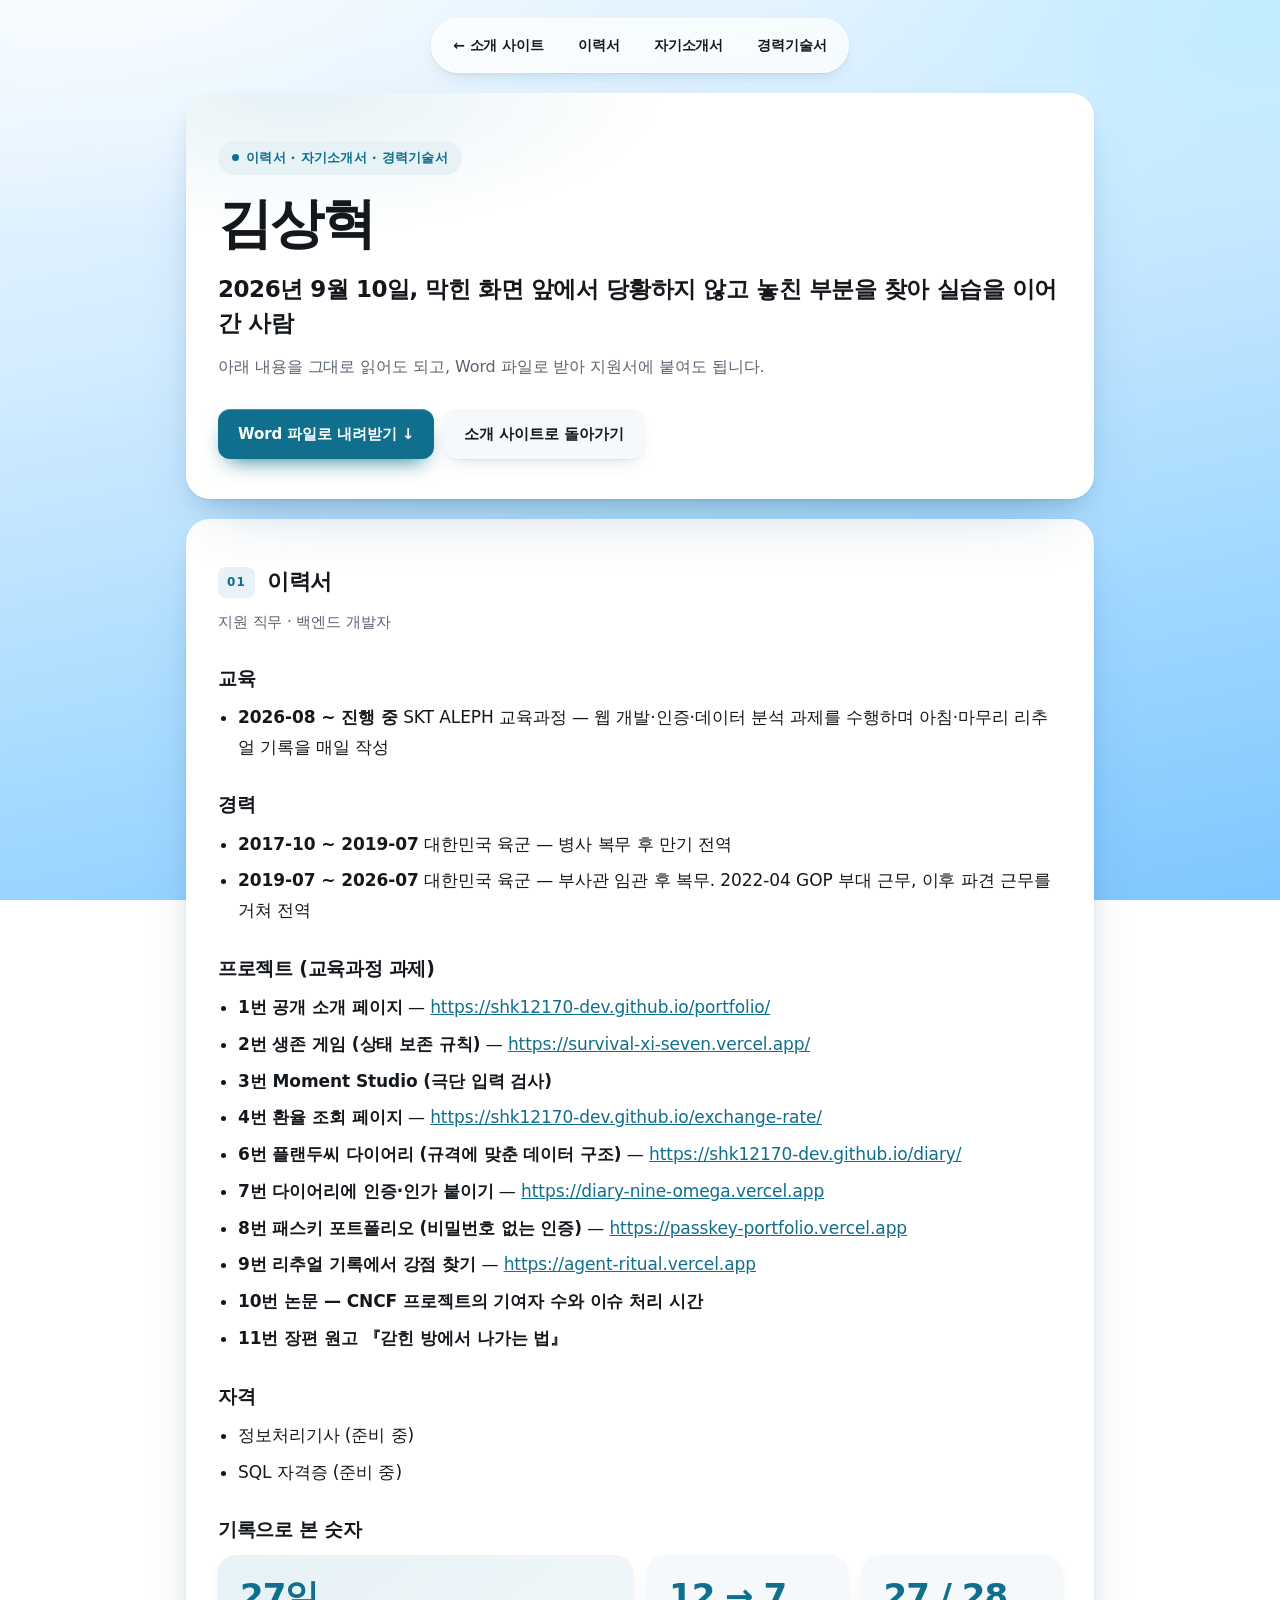
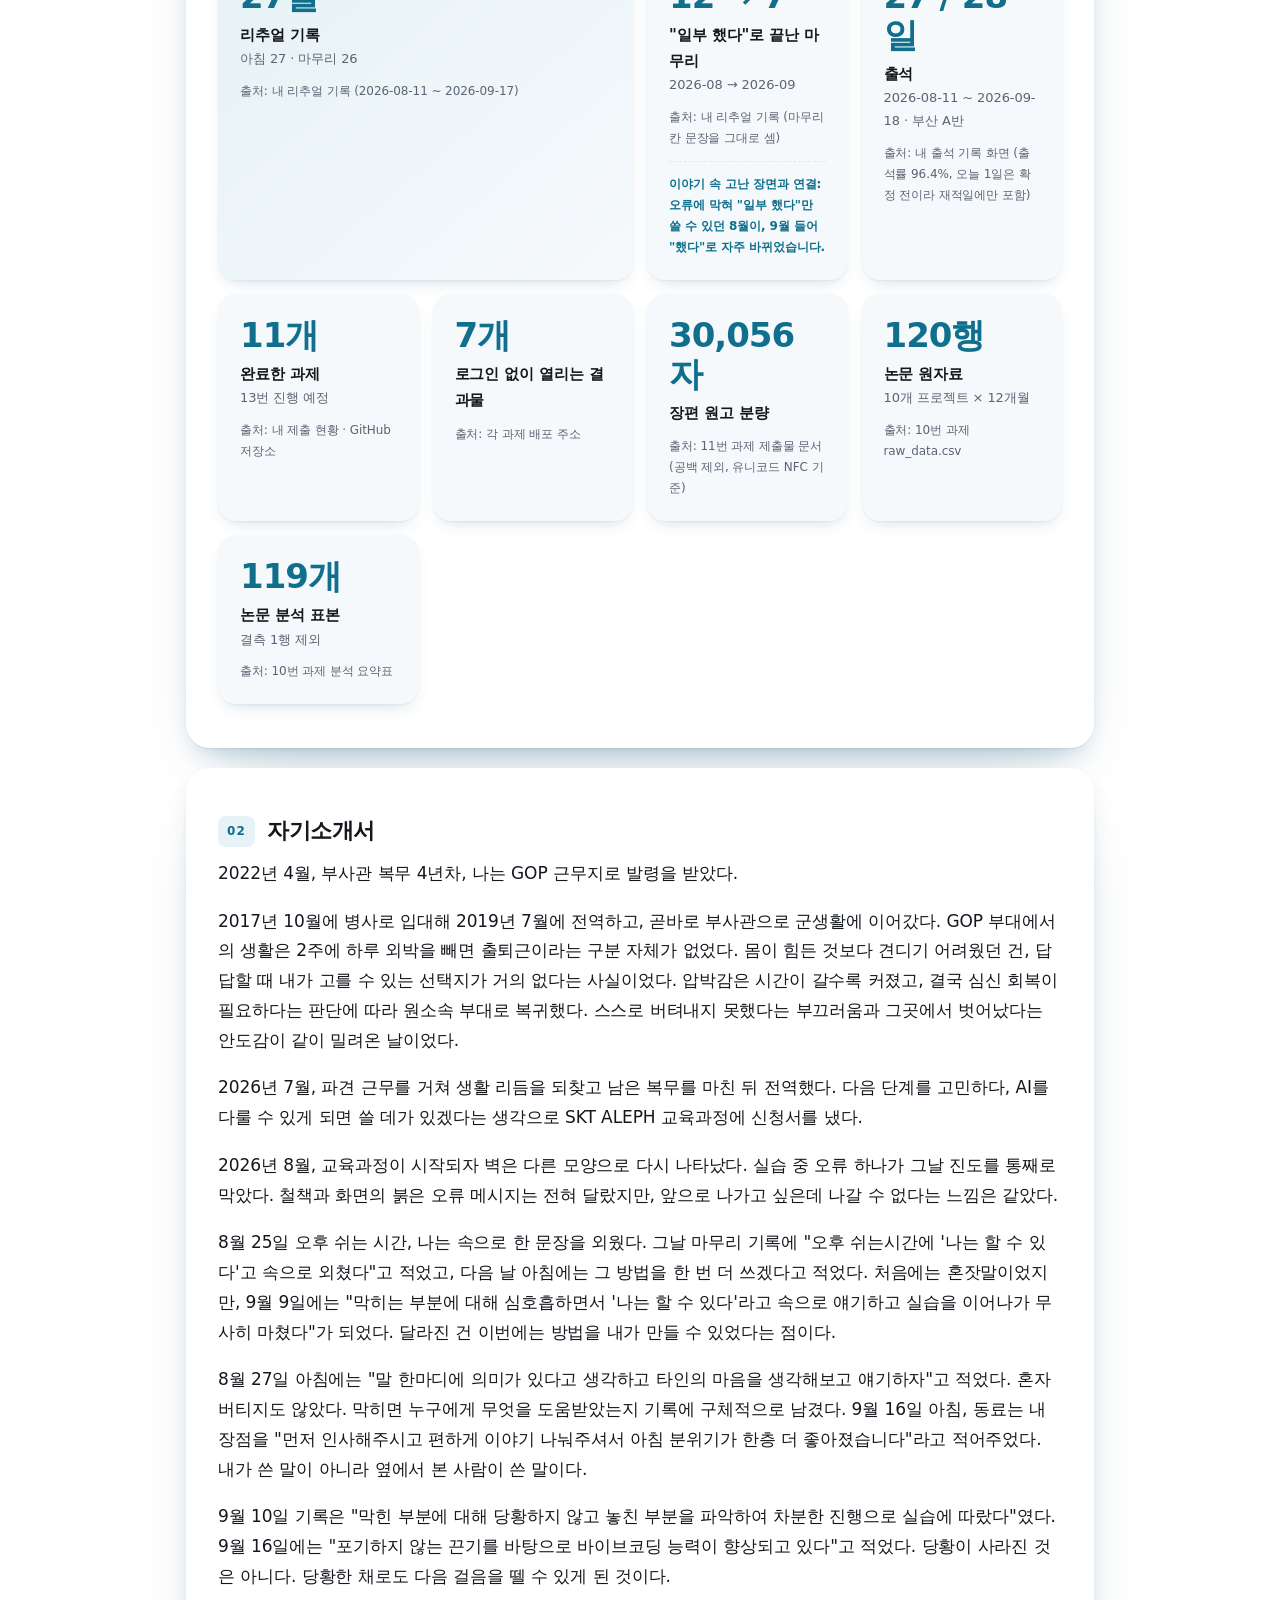
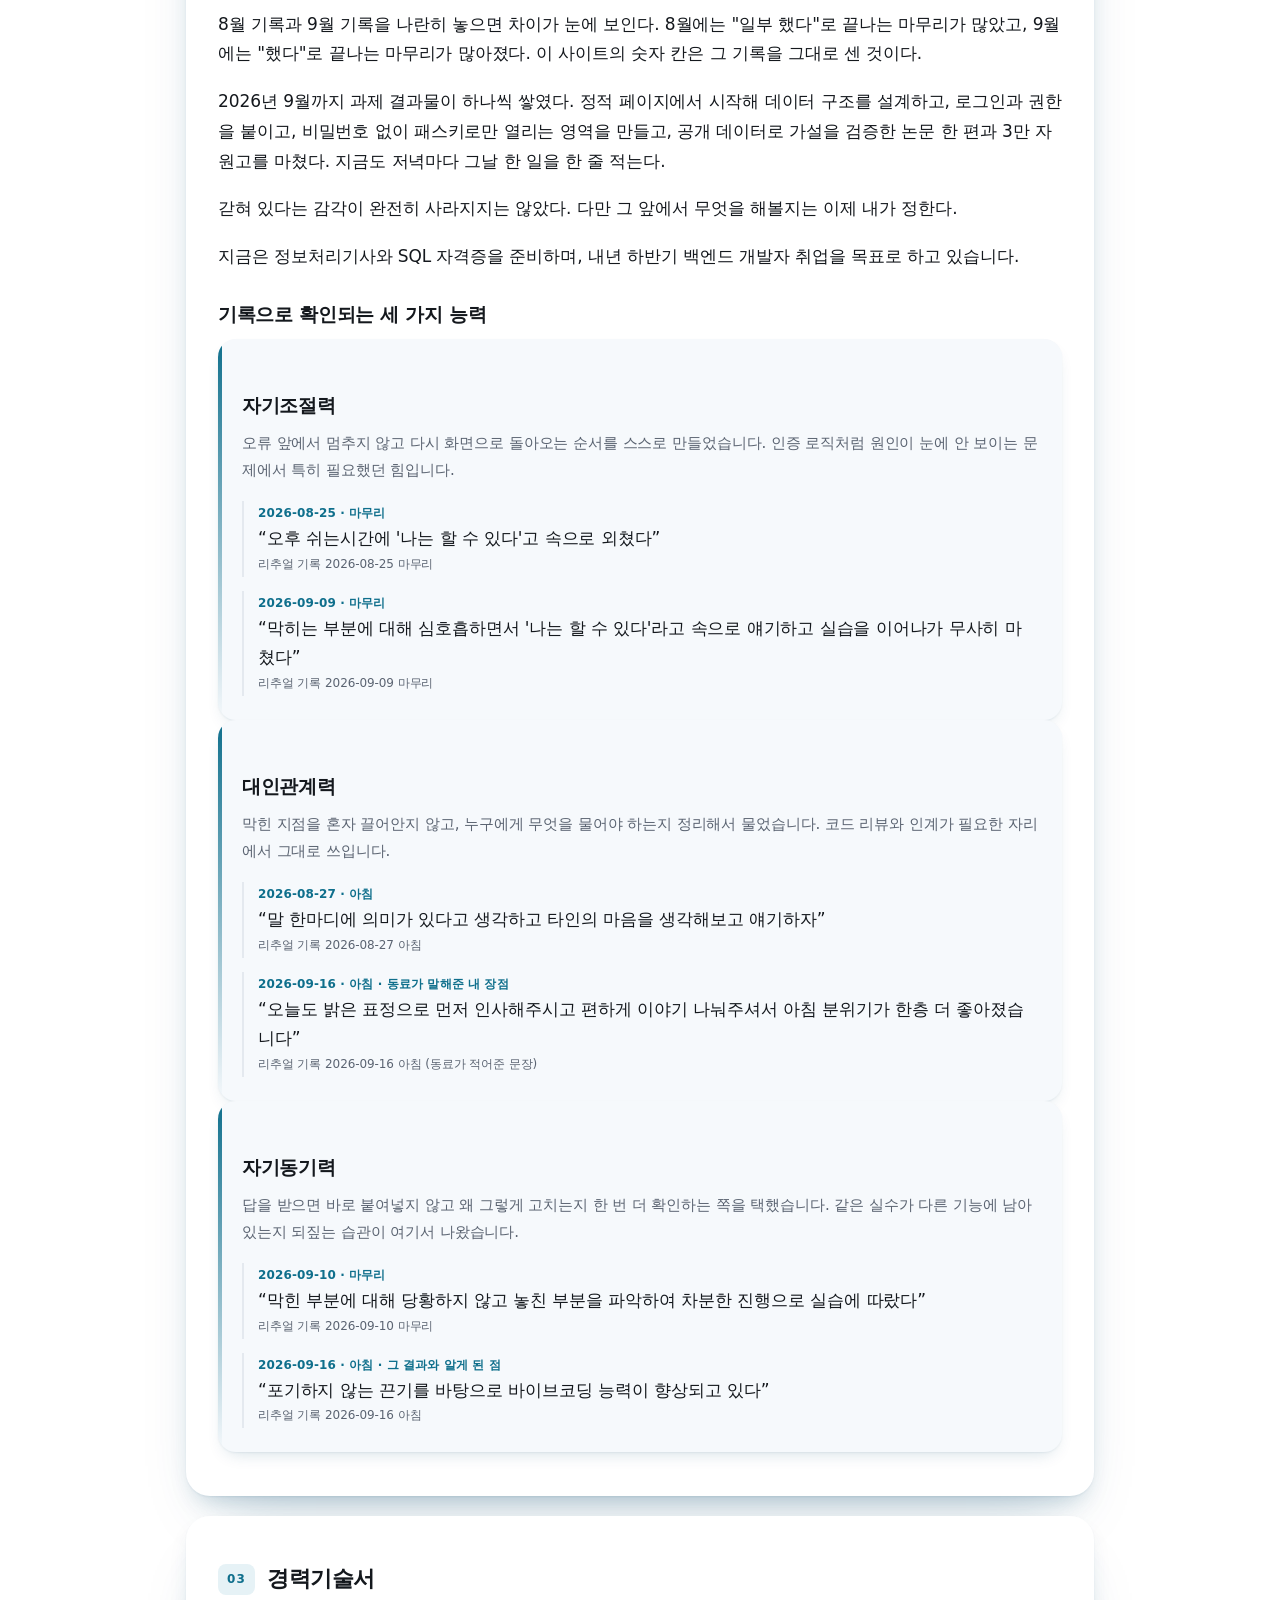
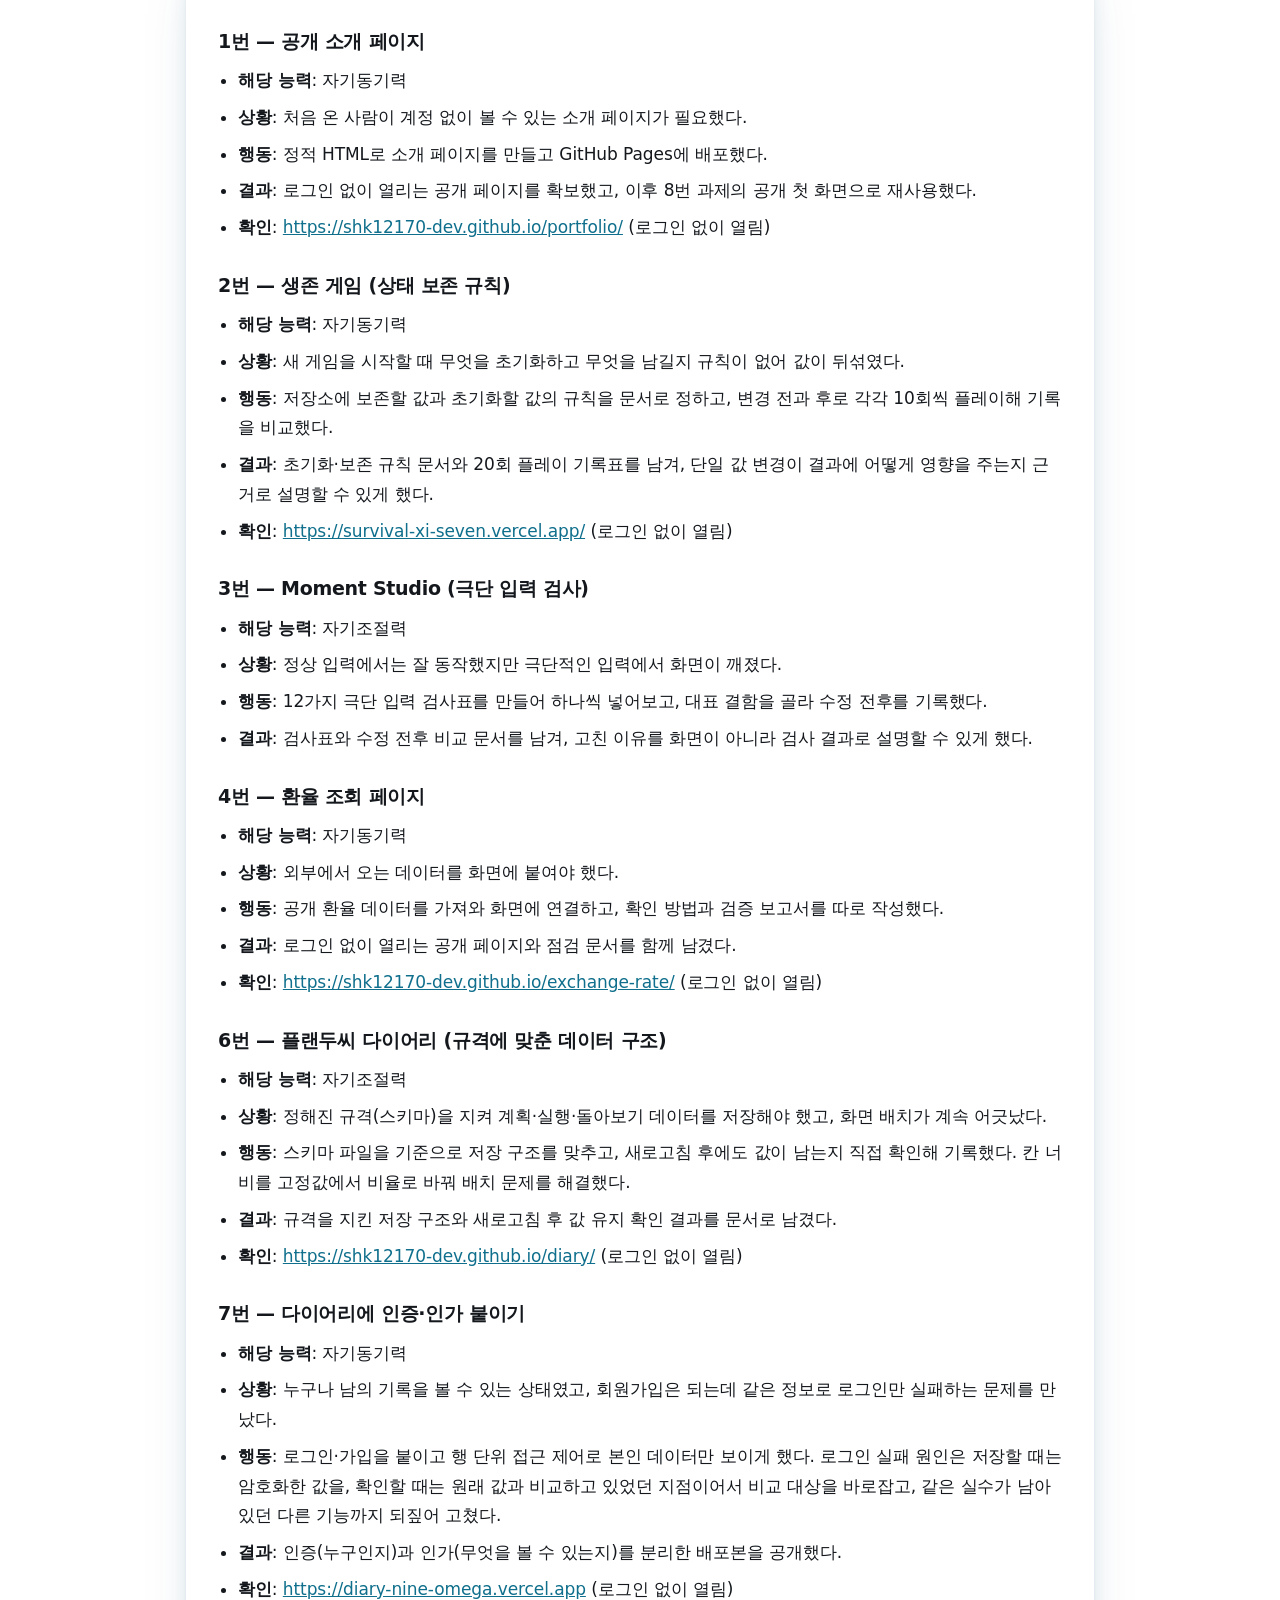
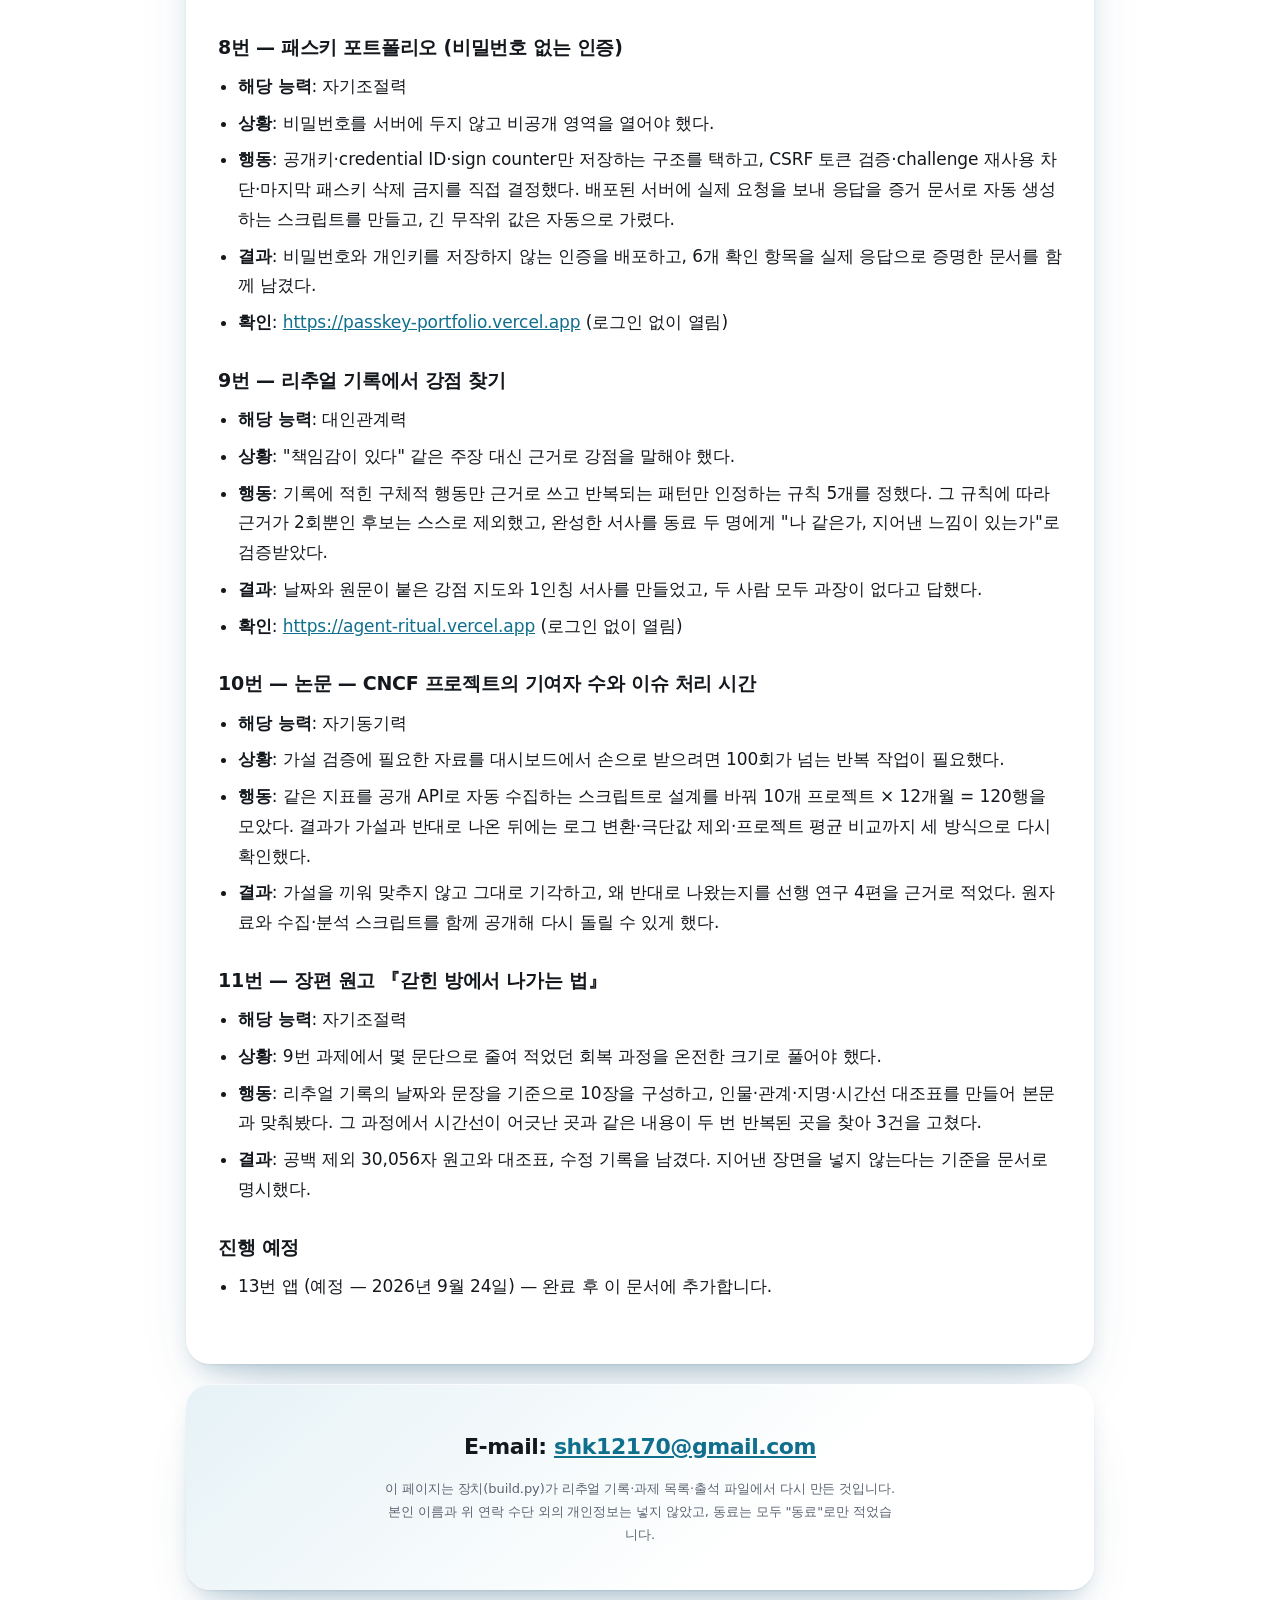
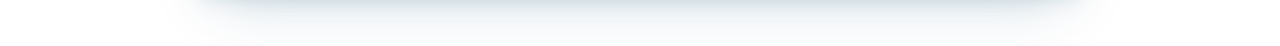
==== commit e6410b42: "A과제2" ====
--- a/site-backend/이력서.html
+++ b/site-backend/이력서.html
@@ -64,6 +64,7 @@
   <div class="numbers">
     <div class="num"><span class="v">27일</span><span class="k">리추얼 기록</span><span class="b">아침 27 · 마무리 26</span><span class="s">출처: 내 리추얼 기록 (2026-08-11 ~ 2026-09-17)</span></div>
     <div class="num"><span class="v">12 → 7</span><span class="k">&quot;일부 했다&quot;로 끝난 마무리</span><span class="b">2026-08 → 2026-09</span><span class="s">출처: 내 리추얼 기록 (마무리 칸 문장을 그대로 셈)</span><span class="link">이야기 속 고난 장면과 연결: 오류에 막혀 &quot;일부 했다&quot;만 쓸 수 있던 8월이, 9월 들어 &quot;했다&quot;로 자주 바뀌었습니다.</span></div>
+    <div class="num"><span class="v">27 / 28일</span><span class="k">출석</span><span class="b">2026-08-11 ~ 2026-09-18 · 부산 A반</span><span class="s">출처: 내 출석 기록 화면 (출석률 96.4%, 오늘 1일은 확정 전이라 재적일에만 포함)</span></div>
     <div class="num"><span class="v">11개</span><span class="k">완료한 과제</span><span class="b">13번 진행 예정</span><span class="s">출처: 내 제출 현황 · GitHub 저장소</span></div>
     <div class="num"><span class="v">7개</span><span class="k">로그인 없이 열리는 결과물</span><span class="s">출처: 각 과제 배포 주소</span></div>
     <div class="num"><span class="v">30,056자</span><span class="k">장편 원고 분량</span><span class="s">출처: 11번 과제 제출물 문서 (공백 제외, 유니코드 NFC 기준)</span></div>
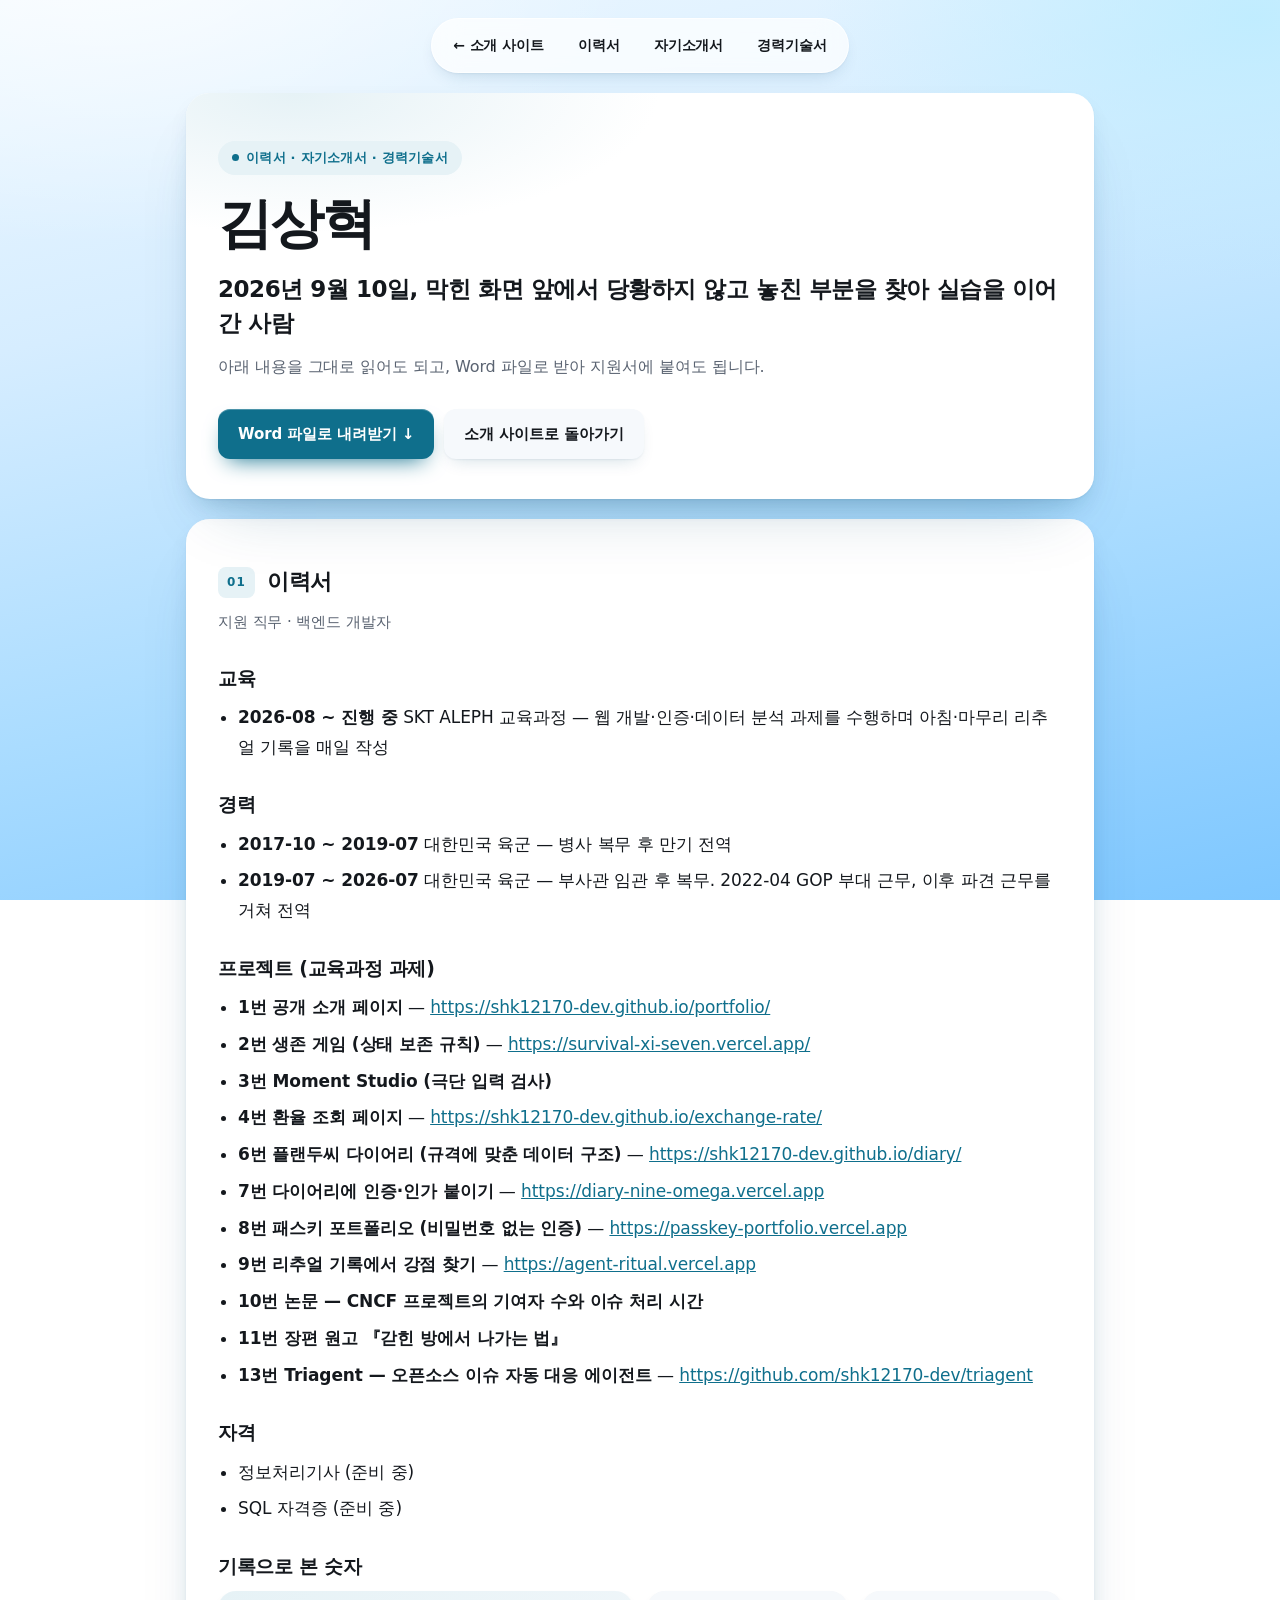
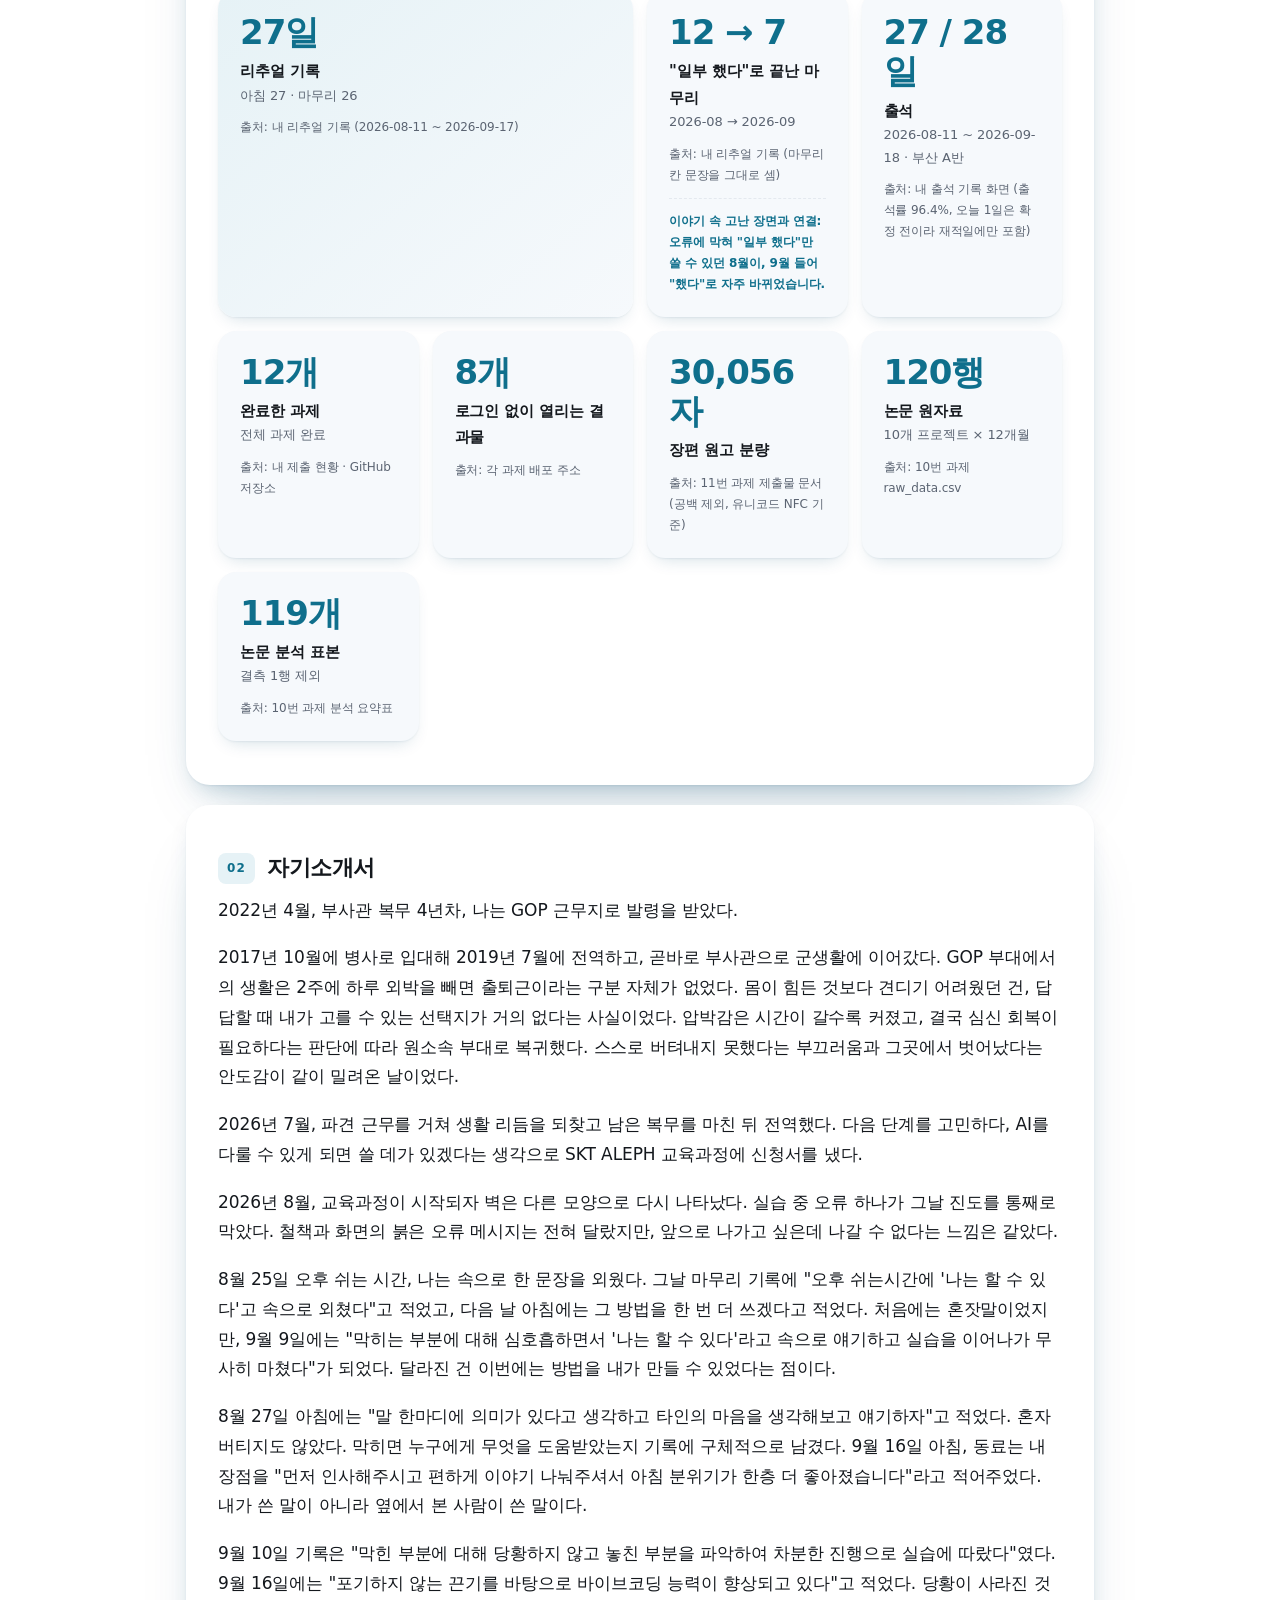
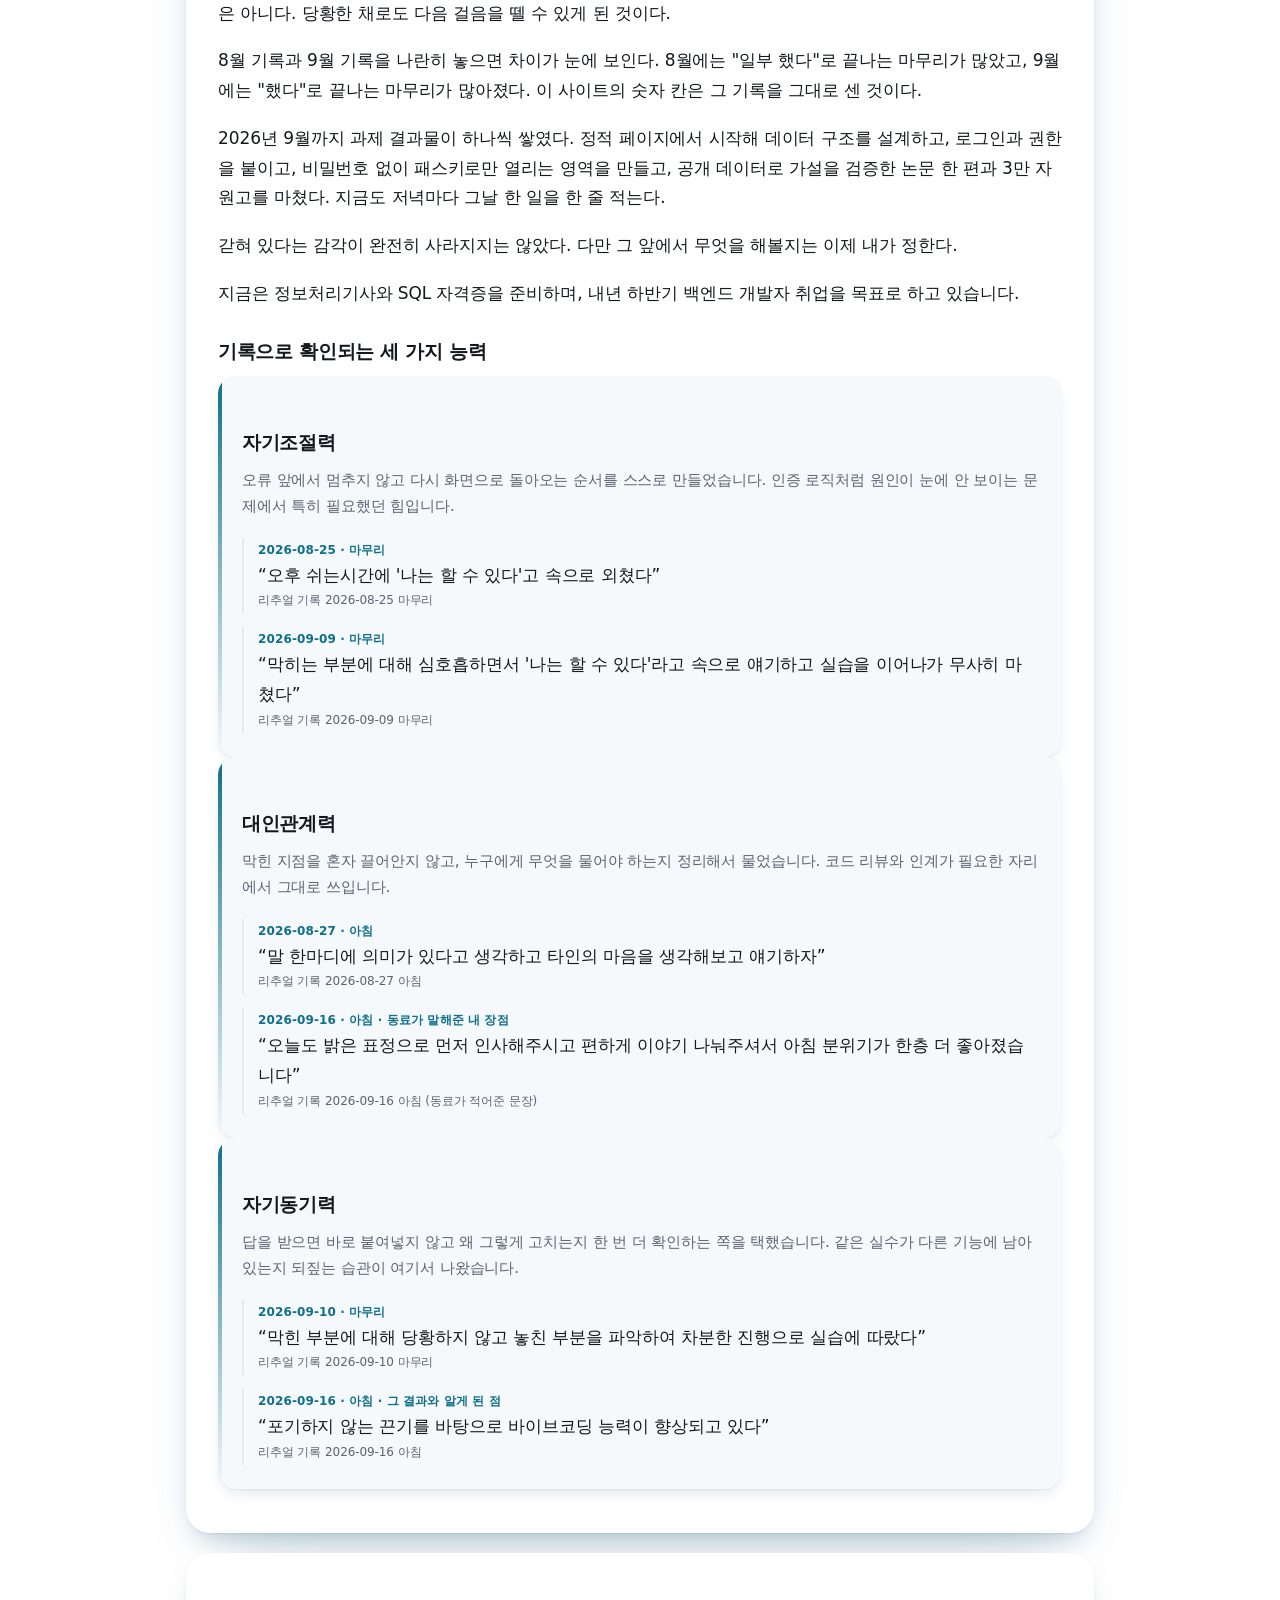
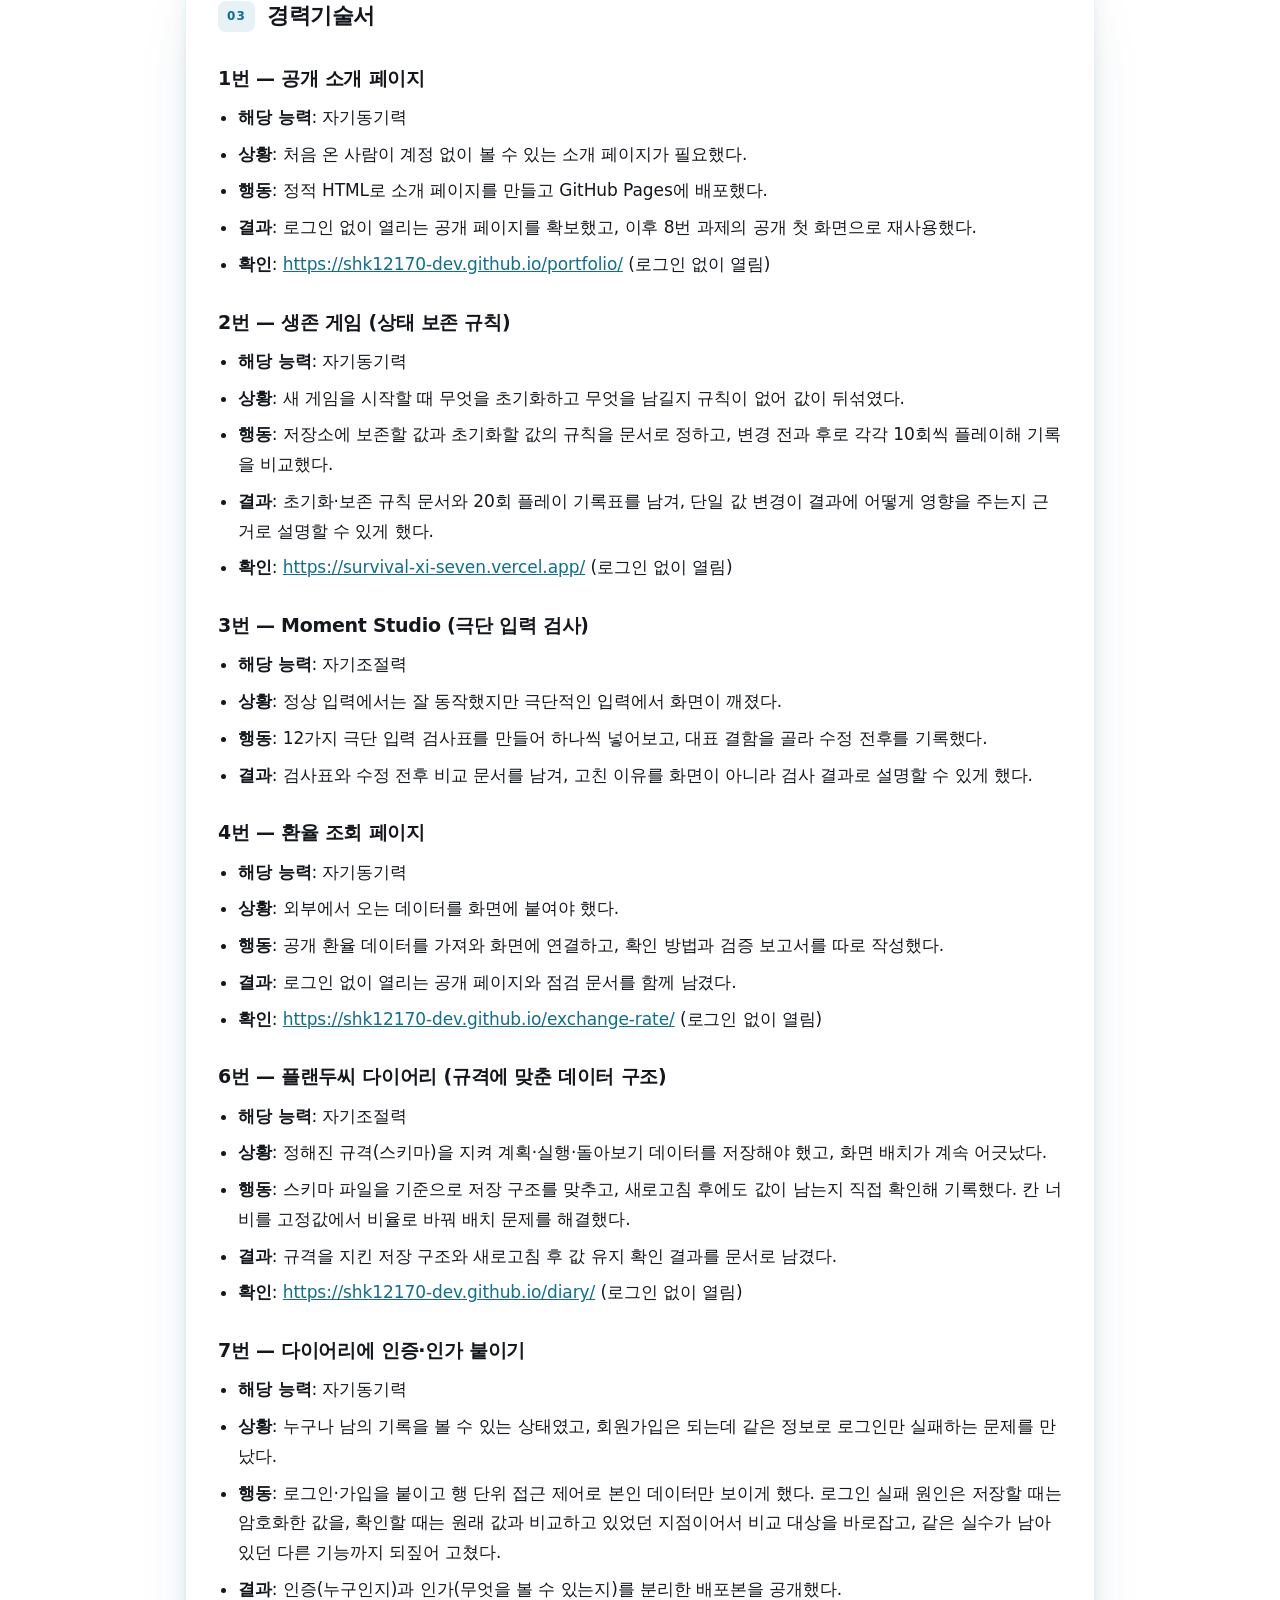
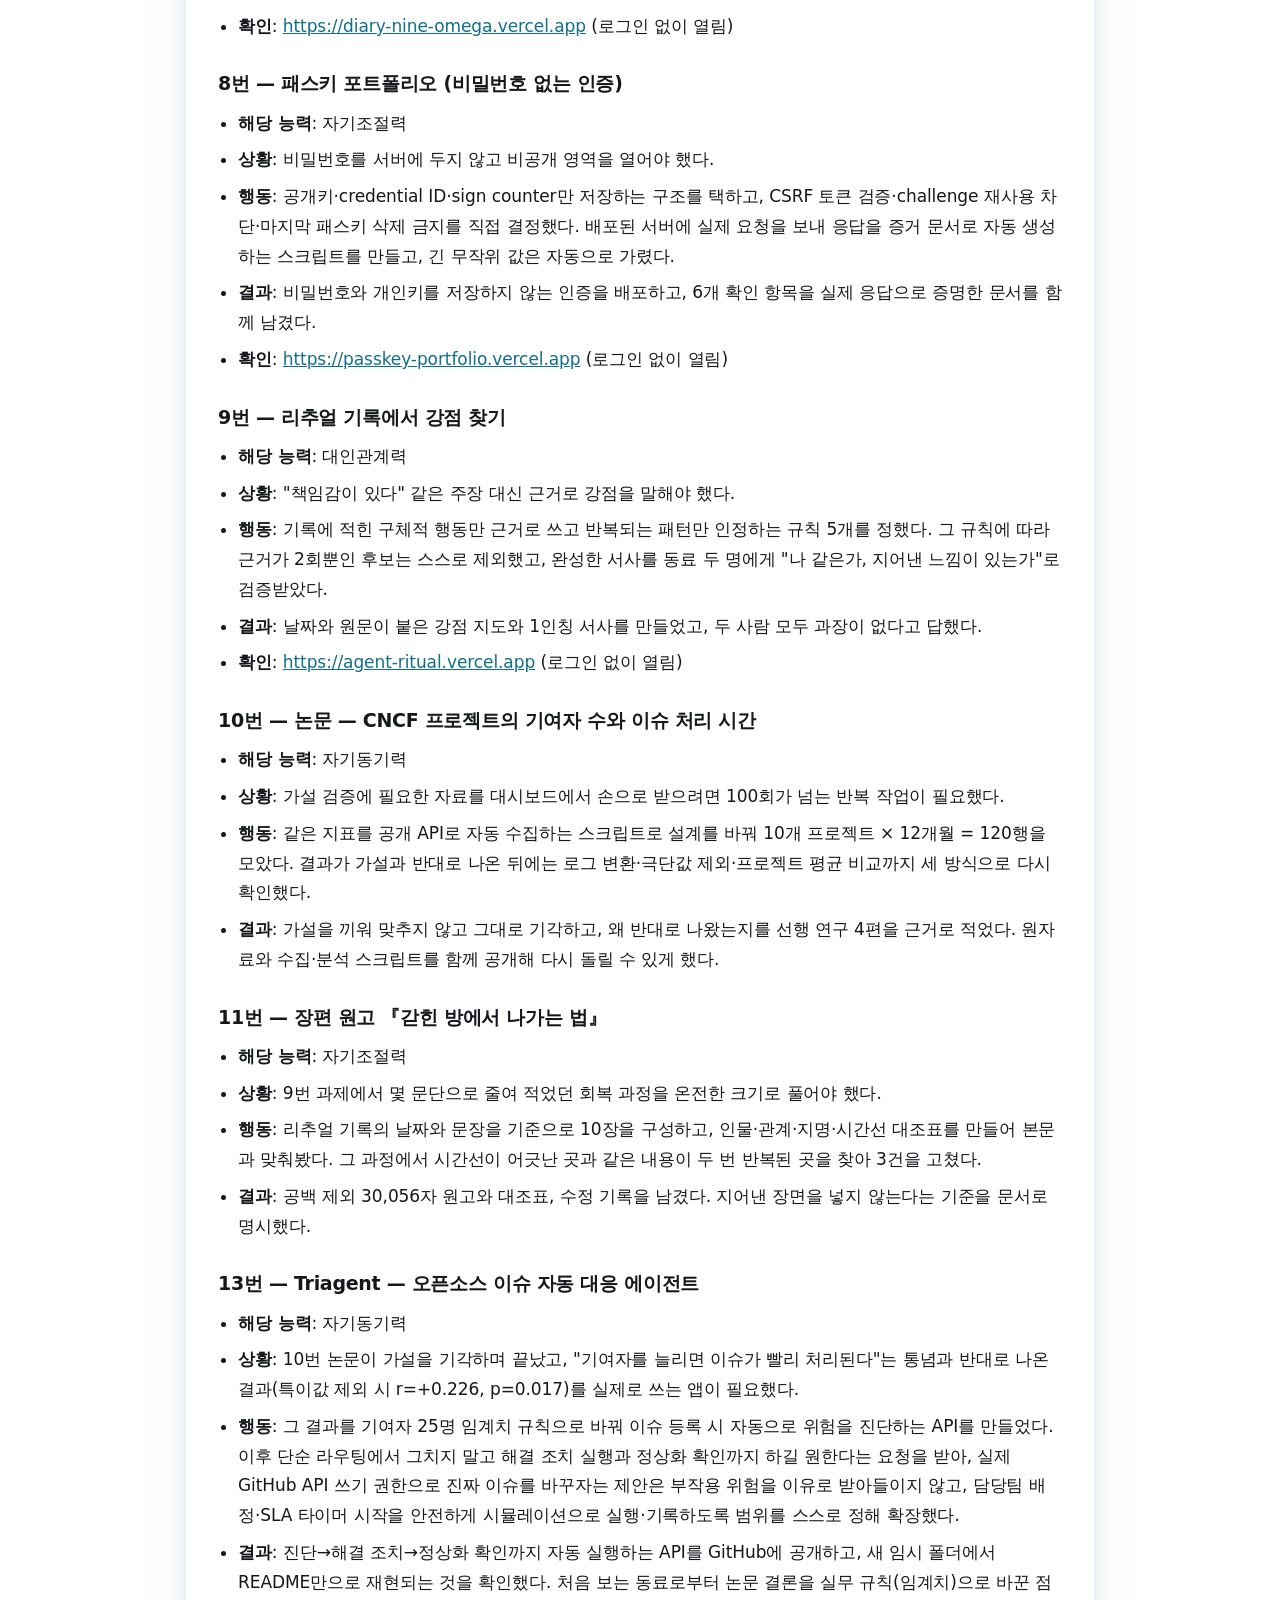
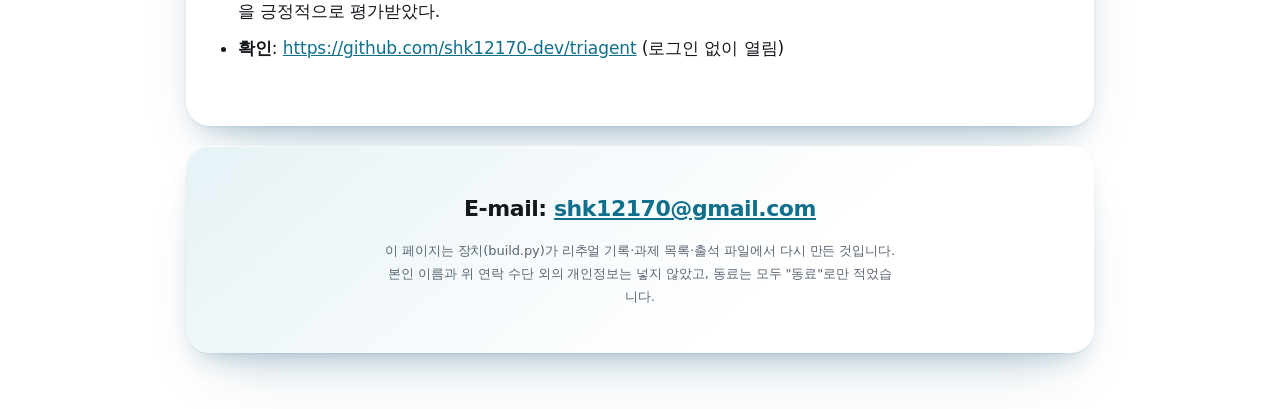
==== commit 2c782624: "Fill in 13번 과제 in 과제목록.json and fix stale placeholder text 과제목록.json's 13번 entry was still marked 예정" ====
--- a/site-backend/이력서.html
+++ b/site-backend/이력서.html
@@ -54,6 +54,7 @@
     <li><strong>9번 리추얼 기록에서 강점 찾기</strong> — <a href="https://agent-ritual.vercel.app">https://agent-ritual.vercel.app</a></li>
     <li><strong>10번 논문 — CNCF 프로젝트의 기여자 수와 이슈 처리 시간</strong></li>
     <li><strong>11번 장편 원고 『갇힌 방에서 나가는 법』</strong></li>
+    <li><strong>13번 Triagent — 오픈소스 이슈 자동 대응 에이전트</strong> — <a href="https://github.com/shk12170-dev/triagent">https://github.com/shk12170-dev/triagent</a></li>
   </ul>
   <h3>자격</h3>
   <ul>
@@ -65,8 +66,8 @@
     <div class="num"><span class="v">27일</span><span class="k">리추얼 기록</span><span class="b">아침 27 · 마무리 26</span><span class="s">출처: 내 리추얼 기록 (2026-08-11 ~ 2026-09-17)</span></div>
     <div class="num"><span class="v">12 → 7</span><span class="k">&quot;일부 했다&quot;로 끝난 마무리</span><span class="b">2026-08 → 2026-09</span><span class="s">출처: 내 리추얼 기록 (마무리 칸 문장을 그대로 셈)</span><span class="link">이야기 속 고난 장면과 연결: 오류에 막혀 &quot;일부 했다&quot;만 쓸 수 있던 8월이, 9월 들어 &quot;했다&quot;로 자주 바뀌었습니다.</span></div>
     <div class="num"><span class="v">27 / 28일</span><span class="k">출석</span><span class="b">2026-08-11 ~ 2026-09-18 · 부산 A반</span><span class="s">출처: 내 출석 기록 화면 (출석률 96.4%, 오늘 1일은 확정 전이라 재적일에만 포함)</span></div>
-    <div class="num"><span class="v">11개</span><span class="k">완료한 과제</span><span class="b">13번 진행 예정</span><span class="s">출처: 내 제출 현황 · GitHub 저장소</span></div>
-    <div class="num"><span class="v">7개</span><span class="k">로그인 없이 열리는 결과물</span><span class="s">출처: 각 과제 배포 주소</span></div>
+    <div class="num"><span class="v">12개</span><span class="k">완료한 과제</span><span class="b">전체 과제 완료</span><span class="s">출처: 내 제출 현황 · GitHub 저장소</span></div>
+    <div class="num"><span class="v">8개</span><span class="k">로그인 없이 열리는 결과물</span><span class="s">출처: 각 과제 배포 주소</span></div>
     <div class="num"><span class="v">30,056자</span><span class="k">장편 원고 분량</span><span class="s">출처: 11번 과제 제출물 문서 (공백 제외, 유니코드 NFC 기준)</span></div>
     <div class="num"><span class="v">120행</span><span class="k">논문 원자료</span><span class="b">10개 프로젝트 × 12개월</span><span class="s">출처: 10번 과제 raw_data.csv</span></div>
     <div class="num"><span class="v">119개</span><span class="k">논문 분석 표본</span><span class="b">결측 1행 제외</span><span class="s">출처: 10번 과제 분석 요약표</span></div>
@@ -186,9 +187,13 @@
     <li><strong>행동</strong>: 리추얼 기록의 날짜와 문장을 기준으로 10장을 구성하고, 인물·관계·지명·시간선 대조표를 만들어 본문과 맞춰봤다. 그 과정에서 시간선이 어긋난 곳과 같은 내용이 두 번 반복된 곳을 찾아 3건을 고쳤다.</li>
     <li><strong>결과</strong>: 공백 제외 30,056자 원고와 대조표, 수정 기록을 남겼다. 지어낸 장면을 넣지 않는다는 기준을 문서로 명시했다.</li>
   </ul>
-  <h3>진행 예정</h3>
-  <ul>
-    <li>13번 앱 (예정 — 2026년 9월 24일) — 완료 후 이 문서에 추가합니다.</li>
+  <h3>13번 — Triagent — 오픈소스 이슈 자동 대응 에이전트</h3>
+  <ul>
+    <li><strong>해당 능력</strong>: 자기동기력</li>
+    <li><strong>상황</strong>: 10번 논문이 가설을 기각하며 끝났고, &quot;기여자를 늘리면 이슈가 빨리 처리된다&quot;는 통념과 반대로 나온 결과(특이값 제외 시 r=+0.226, p=0.017)를 실제로 쓰는 앱이 필요했다.</li>
+    <li><strong>행동</strong>: 그 결과를 기여자 25명 임계치 규칙으로 바꿔 이슈 등록 시 자동으로 위험을 진단하는 API를 만들었다. 이후 단순 라우팅에서 그치지 말고 해결 조치 실행과 정상화 확인까지 하길 원한다는 요청을 받아, 실제 GitHub API 쓰기 권한으로 진짜 이슈를 바꾸자는 제안은 부작용 위험을 이유로 받아들이지 않고, 담당팀 배정·SLA 타이머 시작을 안전하게 시뮬레이션으로 실행·기록하도록 범위를 스스로 정해 확장했다.</li>
+    <li><strong>결과</strong>: 진단→해결 조치→정상화 확인까지 자동 실행하는 API를 GitHub에 공개하고, 새 임시 폴더에서 README만으로 재현되는 것을 확인했다. 처음 보는 동료로부터 논문 결론을 실무 규칙(임계치)으로 바꾼 점을 긍정적으로 평가받았다.</li>
+    <li><strong>확인</strong>: <a href="https://github.com/shk12170-dev/triagent">https://github.com/shk12170-dev/triagent</a> (로그인 없이 열림)</li>
   </ul>
 </div></section>
 
